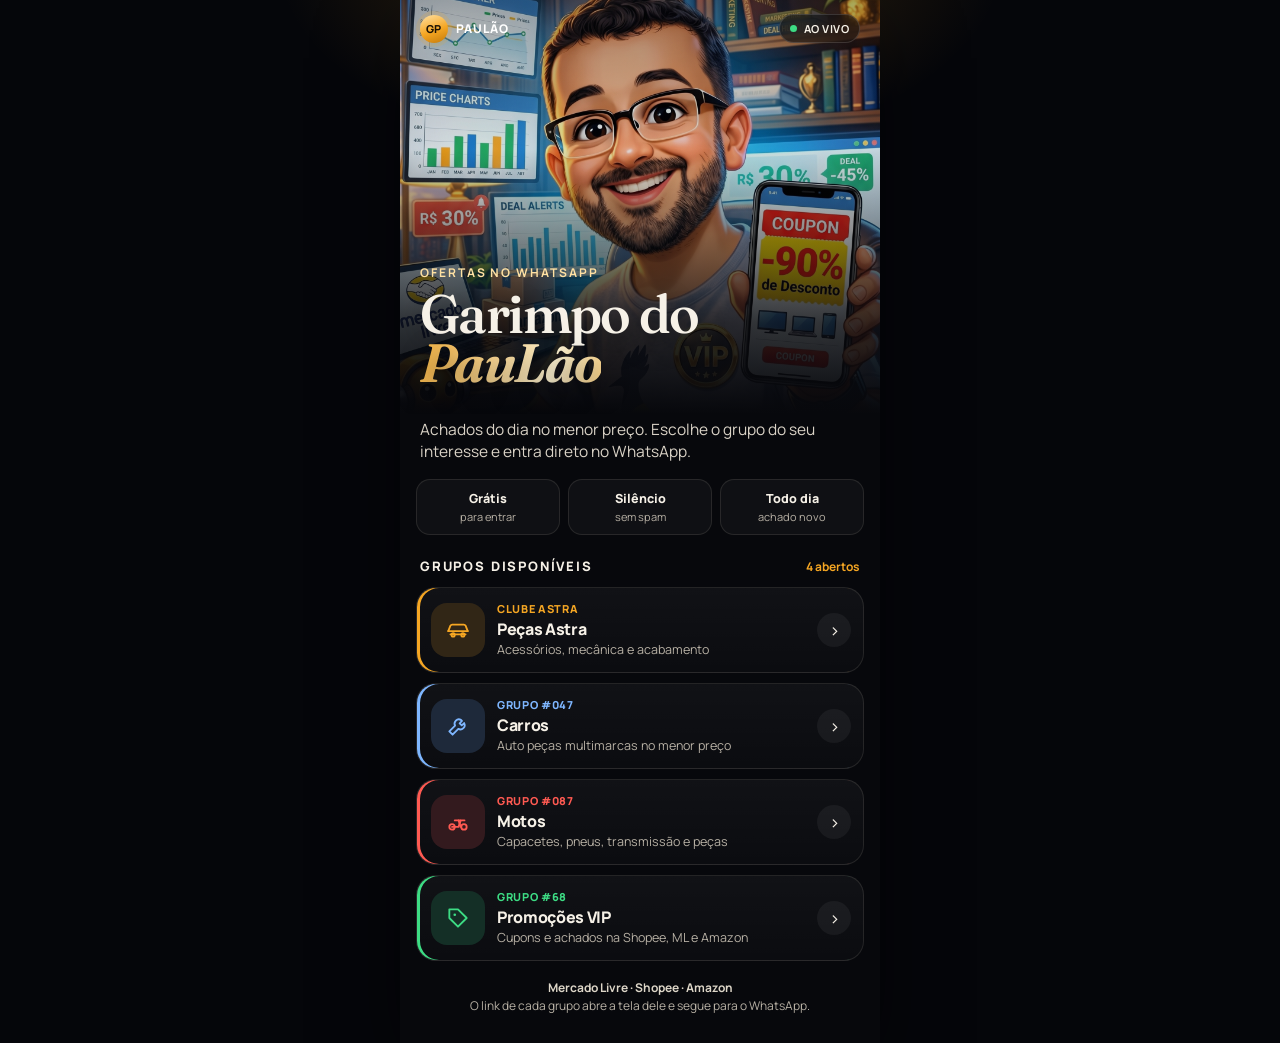
==== index.html @ f6b05603 "novo layout carros, motos e promocoes" ====
<!DOCTYPE html>
<html lang="pt-BR">

<head>
    <meta charset="UTF-8">
    <meta name="viewport" content="width=device-width, initial-scale=1, viewport-fit=cover">
    <meta name="theme-color" content="#07080c">
    <meta name="description"
        content="Garimpo do PauLão. Escolha o grupo do seu interesse e entre no WhatsApp: peças Astra, carros, motos e promoções.">
    <title>Garimpo do PauLão | Grupos no WhatsApp</title>
    <link rel="preconnect" href="https://fonts.googleapis.com">
    <link rel="preconnect" href="https://fonts.gstatic.com" crossorigin>
    <link
        href="https://fonts.googleapis.com/css2?family=Fraunces:ital,opsz,wght@1,9..144,560;1,9..144,650&family=Manrope:wght@500;600;700;800&display=swap"
        rel="stylesheet">
    <style>
        :root {
            --bg: #07080c;
            --ink: #f6f1e7;
            --muted: #b7b0a4;
            --gold: #f5a623;
            --gold-soft: #ffe1a3;
            --line: rgba(255, 244, 220, 0.1);
            --card: #12141b;
            --safe-top: env(safe-area-inset-top, 0px);
            --safe-bottom: env(safe-area-inset-bottom, 0px);
        }

        * {
            box-sizing: border-box;
            margin: 0;
            padding: 0;
        }

        html {
            background: #05060a;
        }

        body {
            min-height: 100dvh;
            color: var(--ink);
            font-family: Manrope, "Segoe UI", sans-serif;
            background:
                radial-gradient(520px 280px at 50% -40px, rgba(245, 166, 35, 0.22), transparent 70%),
                #05060a;
            display: flex;
            justify-content: center;
        }

        .app {
            width: 100%;
            max-width: 480px;
            min-width: 0;
            min-height: 100dvh;
            background:
                radial-gradient(120% 42% at 50% 0%, rgba(245, 166, 35, 0.16), transparent 58%),
                var(--bg);
            position: relative;
            overflow: hidden;
        }

        .hero {
            position: relative;
            min-height: 46dvh;
            display: flex;
            flex-direction: column;
            justify-content: flex-end;
            padding: calc(16px + var(--safe-top)) 20px 26px;
            isolation: isolate;
        }

        .hero-photo {
            position: absolute;
            inset: 0;
            width: 100%;
            height: 100%;
            object-fit: cover;
            object-position: 42% 18%;
            z-index: -2;
            transform: scale(1.04);
            animation: drift 18s ease-in-out infinite alternate;
        }

        .hero::after {
            content: "";
            position: absolute;
            inset: 0;
            z-index: -1;
            background:
                linear-gradient(180deg, rgba(7, 8, 12, 0.35) 0%, rgba(7, 8, 12, 0.12) 36%, rgba(7, 8, 12, 0.82) 78%, var(--bg) 100%);
        }

        .topline {
            position: absolute;
            top: calc(14px + var(--safe-top));
            left: 20px;
            right: 20px;
            display: flex;
            align-items: center;
            justify-content: space-between;
            z-index: 1;
        }

        .mark {
            display: inline-flex;
            align-items: center;
            gap: 8px;
            color: #fff;
            font-size: 12px;
            font-weight: 800;
            letter-spacing: 0.08em;
            text-transform: uppercase;
        }

        .mark i {
            width: 28px;
            height: 28px;
            border-radius: 50%;
            display: grid;
            place-items: center;
            background: linear-gradient(160deg, var(--gold-soft), var(--gold) 55%, #c47a09);
            color: #1a1206;
            font-style: normal;
            font-size: 11px;
            box-shadow: 0 0 0 4px rgba(245, 166, 35, 0.16);
        }

        .live {
            display: inline-flex;
            align-items: center;
            gap: 7px;
            padding: 6px 10px;
            border-radius: 999px;
            background: rgba(7, 8, 12, 0.55);
            border: 1px solid rgba(255, 255, 255, 0.14);
            backdrop-filter: blur(8px);
            font-size: 11px;
            font-weight: 700;
            letter-spacing: 0.04em;
            text-transform: uppercase;
        }

        .live b {
            width: 7px;
            height: 7px;
            border-radius: 50%;
            background: #3ddc84;
            box-shadow: 0 0 0 0 rgba(61, 220, 132, 0.7);
            animation: pulse 1.8s infinite;
        }

        .eyebrow {
            font-size: 12px;
            font-weight: 700;
            letter-spacing: 0.16em;
            text-transform: uppercase;
            color: var(--gold-soft);
            margin-bottom: 8px;
        }

        h1 {
            font-family: Fraunces, Georgia, serif;
            font-weight: 560;
            font-size: clamp(40px, 11vw, 54px);
            line-height: 0.92;
            letter-spacing: -0.03em;
            max-width: 11ch;
            text-shadow: 0 10px 28px rgba(0, 0, 0, 0.45);
        }

        h1 em {
            font-style: italic;
            font-weight: 650;
            background: linear-gradient(105deg, #f6b340 0%, #fff4d2 42%, #f5a623 78%);
            background-size: 180% auto;
            -webkit-background-clip: text;
            background-clip: text;
            color: transparent;
            animation: shine 5.5s linear infinite;
        }

        .sheet {
            position: relative;
            background: var(--bg);
            padding: 4px 16px calc(28px + var(--safe-bottom));
        }

        .lead {
            color: #d9d2c6;
            font-size: 15.5px;
            line-height: 1.45;
            margin: 0 4px 16px;
        }

        .facts {
            display: grid;
            grid-template-columns: repeat(3, minmax(0, 1fr));
            gap: 8px;
            margin-bottom: 22px;
        }

        .fact {
            min-width: 0;
            background: rgba(255, 255, 255, 0.035);
            border: 1px solid var(--line);
            border-radius: 14px;
            padding: 10px 6px;
            text-align: center;
        }

        .fact strong {
            display: block;
            font-size: 12.5px;
            font-weight: 800;
            color: var(--ink);
        }

        .fact span {
            display: block;
            margin-top: 2px;
            font-size: 11px;
            color: var(--muted);
        }

        .section-head {
            display: flex;
            align-items: baseline;
            justify-content: space-between;
            margin: 0 4px 12px;
        }

        .section-head h2 {
            font-size: 13px;
            letter-spacing: 0.14em;
            text-transform: uppercase;
            font-weight: 800;
        }

        .section-head span {
            font-size: 12px;
            color: var(--gold);
            font-weight: 700;
        }

        .groups {
            display: grid;
            gap: 10px;
        }

        .group {
            --accent: var(--gold);
            display: grid;
            grid-template-columns: 54px 1fr auto;
            gap: 12px;
            align-items: center;
            min-height: 86px;
            padding: 12px 12px 12px 14px;
            border-radius: 20px;
            text-decoration: none;
            color: inherit;
            background:
                linear-gradient(180deg, rgba(255, 255, 255, 0.045), rgba(255, 255, 255, 0.02));
            border: 1px solid var(--line);
            box-shadow: inset 3px 0 0 var(--accent);
            transition: transform 0.18s ease, border-color 0.18s ease, background 0.18s ease;
        }

        .group:active {
            transform: scale(0.985);
            background: rgba(255, 255, 255, 0.06);
        }

        .group:focus-visible {
            outline: 2px solid var(--gold);
            outline-offset: 3px;
        }

        .icon {
            width: 54px;
            height: 54px;
            border-radius: 16px;
            display: grid;
            place-items: center;
            background: rgba(245, 166, 35, 0.16);
            background: color-mix(in srgb, var(--accent) 16%, #0c0e14);
            color: var(--accent);
        }

        .icon svg {
            width: 26px;
            height: 26px;
            fill: none;
            stroke: currentColor;
            stroke-width: 1.7;
            stroke-linecap: round;
            stroke-linejoin: round;
        }

        .copy small {
            display: block;
            color: var(--accent);
            font-size: 11px;
            font-weight: 800;
            letter-spacing: 0.06em;
            text-transform: uppercase;
            margin-bottom: 2px;
        }

        .copy strong {
            display: block;
            font-size: 16px;
            font-weight: 800;
            letter-spacing: -0.02em;
        }

        .copy p {
            margin-top: 2px;
            color: var(--muted);
            font-size: 12.5px;
            line-height: 1.35;
        }

        .go {
            width: 34px;
            height: 34px;
            border-radius: 50%;
            display: grid;
            place-items: center;
            background: rgba(255, 255, 255, 0.05);
            color: var(--ink);
            font-size: 18px;
            line-height: 1;
        }

        .note {
            margin-top: 18px;
            text-align: center;
            color: var(--muted);
            font-size: 12px;
            line-height: 1.5;
        }

        .note strong {
            color: #ddd6c8;
            font-weight: 700;
        }

        @keyframes shine {
            to {
                background-position: 180% center;
            }
        }

        @keyframes pulse {
            70% {
                box-shadow: 0 0 0 7px rgba(61, 220, 132, 0);
            }

            100% {
                box-shadow: 0 0 0 0 rgba(61, 220, 132, 0);
            }
        }

        @keyframes drift {
            to {
                transform: scale(1.1) translate3d(0, -8px, 0);
            }
        }

        @media (prefers-reduced-motion: reduce) {
            .hero-photo,
            h1 em,
            .live b {
                animation: none;
            }
        }

        @media (min-width: 720px) {
            .app {
                box-shadow: 0 30px 80px rgba(0, 0, 0, 0.45);
            }
        }
    </style>
</head>

<body>
    <main class="app">
        <header class="hero">
            <img class="hero-photo" src="/promocoes/paulao-vip.jpg" alt="PauLão, o garimpeiro das ofertas">
            <div class="topline">
                <div class="mark"><i>GP</i> PauLão</div>
                <div class="live"><b></b> Ao vivo</div>
            </div>
            <p class="eyebrow">Ofertas no WhatsApp</p>
            <h1>Garimpo do <em>PauLão</em></h1>
        </header>

        <section class="sheet" aria-labelledby="grupos-titulo">
            <p class="lead">Achados do dia no menor preço. Escolhe o grupo do seu interesse e entra direto no WhatsApp.</p>

            <div class="facts">
                <div class="fact">
                    <strong>Grátis</strong>
                    <span>para entrar</span>
                </div>
                <div class="fact">
                    <strong>Silêncio</strong>
                    <span>sem spam</span>
                </div>
                <div class="fact">
                    <strong>Todo dia</strong>
                    <span>achado novo</span>
                </div>
            </div>

            <div class="section-head">
                <h2 id="grupos-titulo">Grupos disponíveis</h2>
                <span>4 abertos</span>
            </div>

            <nav class="groups" aria-label="Grupos do Garimpo do PauLão">
                <a class="group" href="/astra" style="--accent:#f5a623">
                    <span class="icon" aria-hidden="true">
                        <svg viewBox="0 0 24 24">
                            <path d="M3 13l2-5a2 2 0 0 1 2-1h10a2 2 0 0 1 2 1l2 5" />
                            <path d="M5 16h14" />
                            <circle cx="7.5" cy="16.5" r="1.5" />
                            <circle cx="16.5" cy="16.5" r="1.5" />
                            <path d="M3 13h18" />
                        </svg>
                    </span>
                    <span class="copy">
                        <small>Clube Astra</small>
                        <strong>Peças Astra</strong>
                        <p>Acessórios, mecânica e acabamento</p>
                    </span>
                    <span class="go" aria-hidden="true">›</span>
                </a>

                <a class="group" href="/carros" style="--accent:#7eb6ff">
                    <span class="icon" aria-hidden="true">
                        <svg viewBox="0 0 24 24">
                            <path d="M14.7 6.3a4 4 0 0 0-5.4 5.4L4 17l3 3 5.3-5.3a4 4 0 0 0 5.4-5.4l-2.2 2.2-2-2 2.2-2.2z" />
                        </svg>
                    </span>
                    <span class="copy">
                        <small>Grupo #047</small>
                        <strong>Carros</strong>
                        <p>Auto peças multimarcas no menor preço</p>
                    </span>
                    <span class="go" aria-hidden="true">›</span>
                </a>

                <a class="group" href="/motos" style="--accent:#ff5a52">
                    <span class="icon" aria-hidden="true">
                        <svg viewBox="0 0 24 24">
                            <circle cx="6.5" cy="16.5" r="2.5" />
                            <circle cx="17.5" cy="16.5" r="2.5" />
                            <path d="M6.5 16.5h6l2-6h3.5" />
                            <path d="M9 10.5h5.2" />
                            <path d="M14.5 16.5l-2-6" />
                        </svg>
                    </span>
                    <span class="copy">
                        <small>Grupo #087</small>
                        <strong>Motos</strong>
                        <p>Capacetes, pneus, transmissão e peças</p>
                    </span>
                    <span class="go" aria-hidden="true">›</span>
                </a>

                <a class="group" href="/promocoes" style="--accent:#3ddc84">
                    <span class="icon" aria-hidden="true">
                        <svg viewBox="0 0 24 24">
                            <path d="M20 12l-8 8-8-8V4h8l8 8z" />
                            <circle cx="9" cy="9" r="1.2" fill="currentColor" stroke="none" />
                        </svg>
                    </span>
                    <span class="copy">
                        <small>Grupo #68</small>
                        <strong>Promoções VIP</strong>
                        <p>Cupons e achados na Shopee, ML e Amazon</p>
                    </span>
                    <span class="go" aria-hidden="true">›</span>
                </a>
            </nav>

            <p class="note">
                <strong>Mercado Livre · Shopee · Amazon</strong><br>
                O link de cada grupo abre a tela dele e segue para o WhatsApp.
            </p>
        </section>
    </main>
</body>

</html>
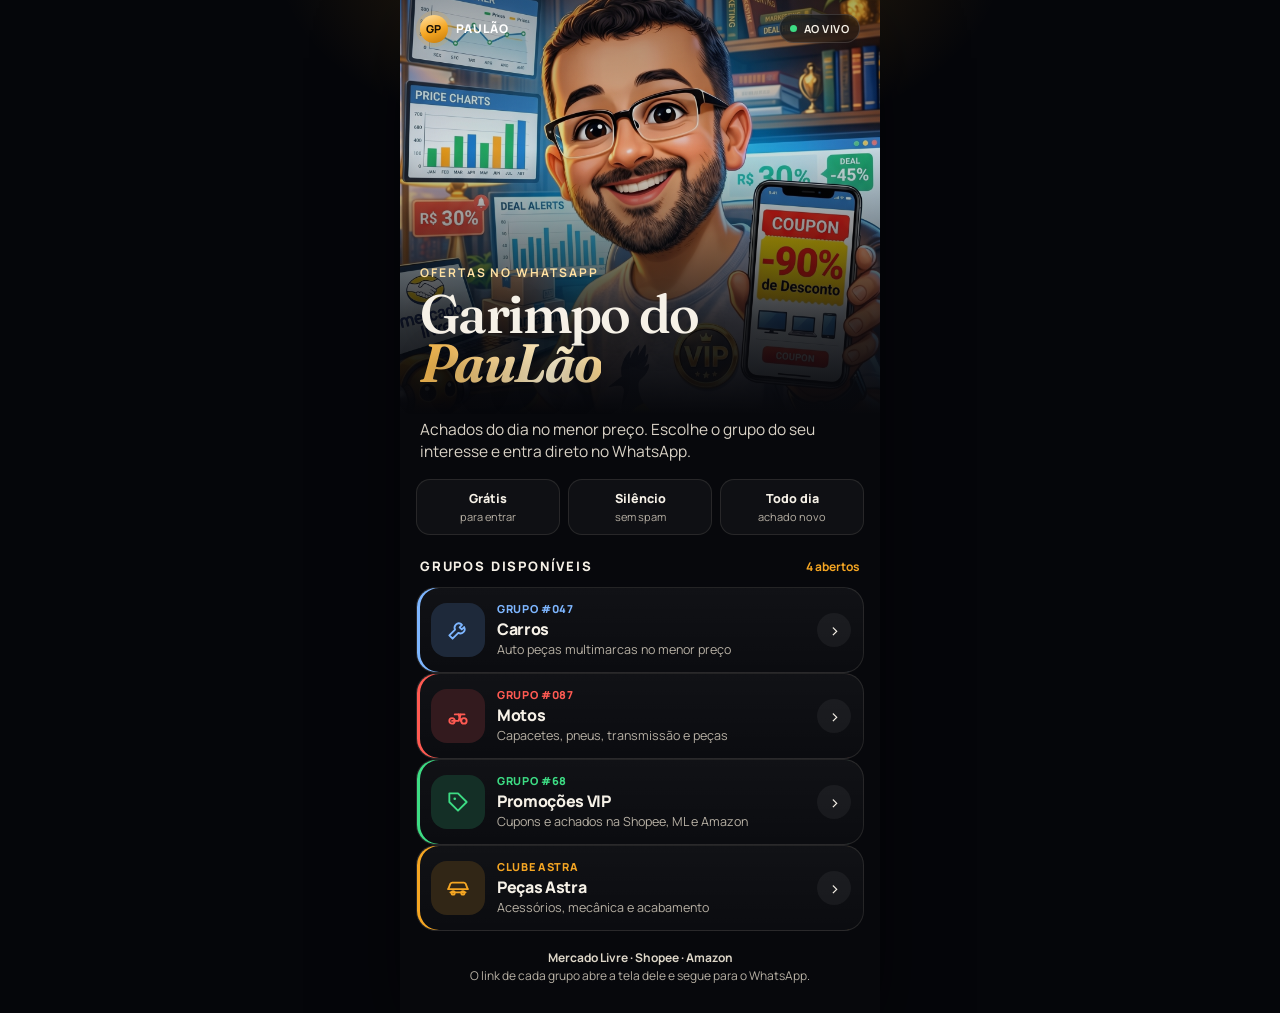
==== commit f780acca: "novo layout carros, motos e promocoes" ====
--- a/index.html
+++ b/index.html
@@ -368,6 +368,7 @@
         }
 
         @media (prefers-reduced-motion: reduce) {
+
             .hero-photo,
             h1 em,
             .live b {
@@ -396,7 +397,8 @@
         </header>
 
         <section class="sheet" aria-labelledby="grupos-titulo">
-            <p class="lead">Achados do dia no menor preço. Escolhe o grupo do seu interesse e entra direto no WhatsApp.</p>
+            <p class="lead">Achados do dia no menor preço. Escolhe o grupo do seu interesse e entra direto no WhatsApp.
+            </p>
 
             <div class="facts">
                 <div class="fact">
@@ -417,6 +419,54 @@
                 <h2 id="grupos-titulo">Grupos disponíveis</h2>
                 <span>4 abertos</span>
             </div>
+
+            <a class="group" href="/carros" style="--accent:#7eb6ff">
+                <span class="icon" aria-hidden="true">
+                    <svg viewBox="0 0 24 24">
+                        <path
+                            d="M14.7 6.3a4 4 0 0 0-5.4 5.4L4 17l3 3 5.3-5.3a4 4 0 0 0 5.4-5.4l-2.2 2.2-2-2 2.2-2.2z" />
+                    </svg>
+                </span>
+                <span class="copy">
+                    <small>Grupo #047</small>
+                    <strong>Carros</strong>
+                    <p>Auto peças multimarcas no menor preço</p>
+                </span>
+                <span class="go" aria-hidden="true">›</span>
+            </a>
+
+            <a class="group" href="/motos" style="--accent:#ff5a52">
+                <span class="icon" aria-hidden="true">
+                    <svg viewBox="0 0 24 24">
+                        <circle cx="6.5" cy="16.5" r="2.5" />
+                        <circle cx="17.5" cy="16.5" r="2.5" />
+                        <path d="M6.5 16.5h6l2-6h3.5" />
+                        <path d="M9 10.5h5.2" />
+                        <path d="M14.5 16.5l-2-6" />
+                    </svg>
+                </span>
+                <span class="copy">
+                    <small>Grupo #087</small>
+                    <strong>Motos</strong>
+                    <p>Capacetes, pneus, transmissão e peças</p>
+                </span>
+                <span class="go" aria-hidden="true">›</span>
+            </a>
+
+            <a class="group" href="/promocoes" style="--accent:#3ddc84">
+                <span class="icon" aria-hidden="true">
+                    <svg viewBox="0 0 24 24">
+                        <path d="M20 12l-8 8-8-8V4h8l8 8z" />
+                        <circle cx="9" cy="9" r="1.2" fill="currentColor" stroke="none" />
+                    </svg>
+                </span>
+                <span class="copy">
+                    <small>Grupo #68</small>
+                    <strong>Promoções VIP</strong>
+                    <p>Cupons e achados na Shopee, ML e Amazon</p>
+                </span>
+                <span class="go" aria-hidden="true">›</span>
+            </a>
 
             <nav class="groups" aria-label="Grupos do Garimpo do PauLão">
                 <a class="group" href="/astra" style="--accent:#f5a623">
@@ -436,53 +486,6 @@
                     </span>
                     <span class="go" aria-hidden="true">›</span>
                 </a>
-
-                <a class="group" href="/carros" style="--accent:#7eb6ff">
-                    <span class="icon" aria-hidden="true">
-                        <svg viewBox="0 0 24 24">
-                            <path d="M14.7 6.3a4 4 0 0 0-5.4 5.4L4 17l3 3 5.3-5.3a4 4 0 0 0 5.4-5.4l-2.2 2.2-2-2 2.2-2.2z" />
-                        </svg>
-                    </span>
-                    <span class="copy">
-                        <small>Grupo #047</small>
-                        <strong>Carros</strong>
-                        <p>Auto peças multimarcas no menor preço</p>
-                    </span>
-                    <span class="go" aria-hidden="true">›</span>
-                </a>
-
-                <a class="group" href="/motos" style="--accent:#ff5a52">
-                    <span class="icon" aria-hidden="true">
-                        <svg viewBox="0 0 24 24">
-                            <circle cx="6.5" cy="16.5" r="2.5" />
-                            <circle cx="17.5" cy="16.5" r="2.5" />
-                            <path d="M6.5 16.5h6l2-6h3.5" />
-                            <path d="M9 10.5h5.2" />
-                            <path d="M14.5 16.5l-2-6" />
-                        </svg>
-                    </span>
-                    <span class="copy">
-                        <small>Grupo #087</small>
-                        <strong>Motos</strong>
-                        <p>Capacetes, pneus, transmissão e peças</p>
-                    </span>
-                    <span class="go" aria-hidden="true">›</span>
-                </a>
-
-                <a class="group" href="/promocoes" style="--accent:#3ddc84">
-                    <span class="icon" aria-hidden="true">
-                        <svg viewBox="0 0 24 24">
-                            <path d="M20 12l-8 8-8-8V4h8l8 8z" />
-                            <circle cx="9" cy="9" r="1.2" fill="currentColor" stroke="none" />
-                        </svg>
-                    </span>
-                    <span class="copy">
-                        <small>Grupo #68</small>
-                        <strong>Promoções VIP</strong>
-                        <p>Cupons e achados na Shopee, ML e Amazon</p>
-                    </span>
-                    <span class="go" aria-hidden="true">›</span>
-                </a>
             </nav>
 
             <p class="note">
@@ -493,4 +496,4 @@
     </main>
 </body>
 
-</html>
+</html>
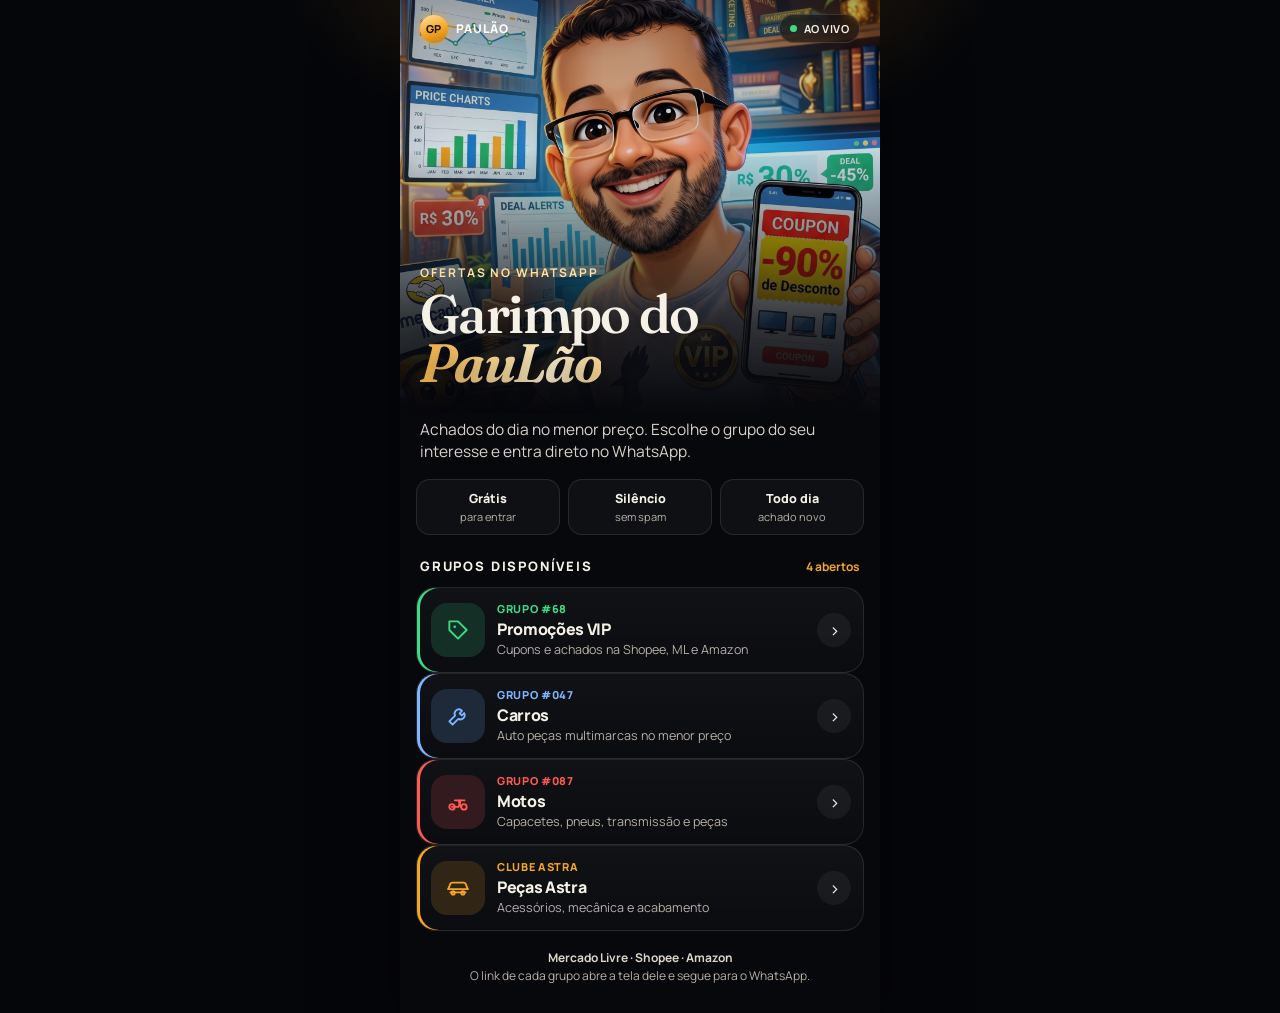
==== commit 2193bd68: "novo layout carros, motos e promocoes" ====
--- a/index.html
+++ b/index.html
@@ -420,6 +420,21 @@
                 <span>4 abertos</span>
             </div>
 
+            <a class="group" href="/promocoes" style="--accent:#3ddc84">
+                <span class="icon" aria-hidden="true">
+                    <svg viewBox="0 0 24 24">
+                        <path d="M20 12l-8 8-8-8V4h8l8 8z" />
+                        <circle cx="9" cy="9" r="1.2" fill="currentColor" stroke="none" />
+                    </svg>
+                </span>
+                <span class="copy">
+                    <small>Grupo #68</small>
+                    <strong>Promoções VIP</strong>
+                    <p>Cupons e achados na Shopee, ML e Amazon</p>
+                </span>
+                <span class="go" aria-hidden="true">›</span>
+            </a>
+
             <a class="group" href="/carros" style="--accent:#7eb6ff">
                 <span class="icon" aria-hidden="true">
                     <svg viewBox="0 0 24 24">
@@ -449,21 +464,6 @@
                     <small>Grupo #087</small>
                     <strong>Motos</strong>
                     <p>Capacetes, pneus, transmissão e peças</p>
-                </span>
-                <span class="go" aria-hidden="true">›</span>
-            </a>
-
-            <a class="group" href="/promocoes" style="--accent:#3ddc84">
-                <span class="icon" aria-hidden="true">
-                    <svg viewBox="0 0 24 24">
-                        <path d="M20 12l-8 8-8-8V4h8l8 8z" />
-                        <circle cx="9" cy="9" r="1.2" fill="currentColor" stroke="none" />
-                    </svg>
-                </span>
-                <span class="copy">
-                    <small>Grupo #68</small>
-                    <strong>Promoções VIP</strong>
-                    <p>Cupons e achados na Shopee, ML e Amazon</p>
                 </span>
                 <span class="go" aria-hidden="true">›</span>
             </a>
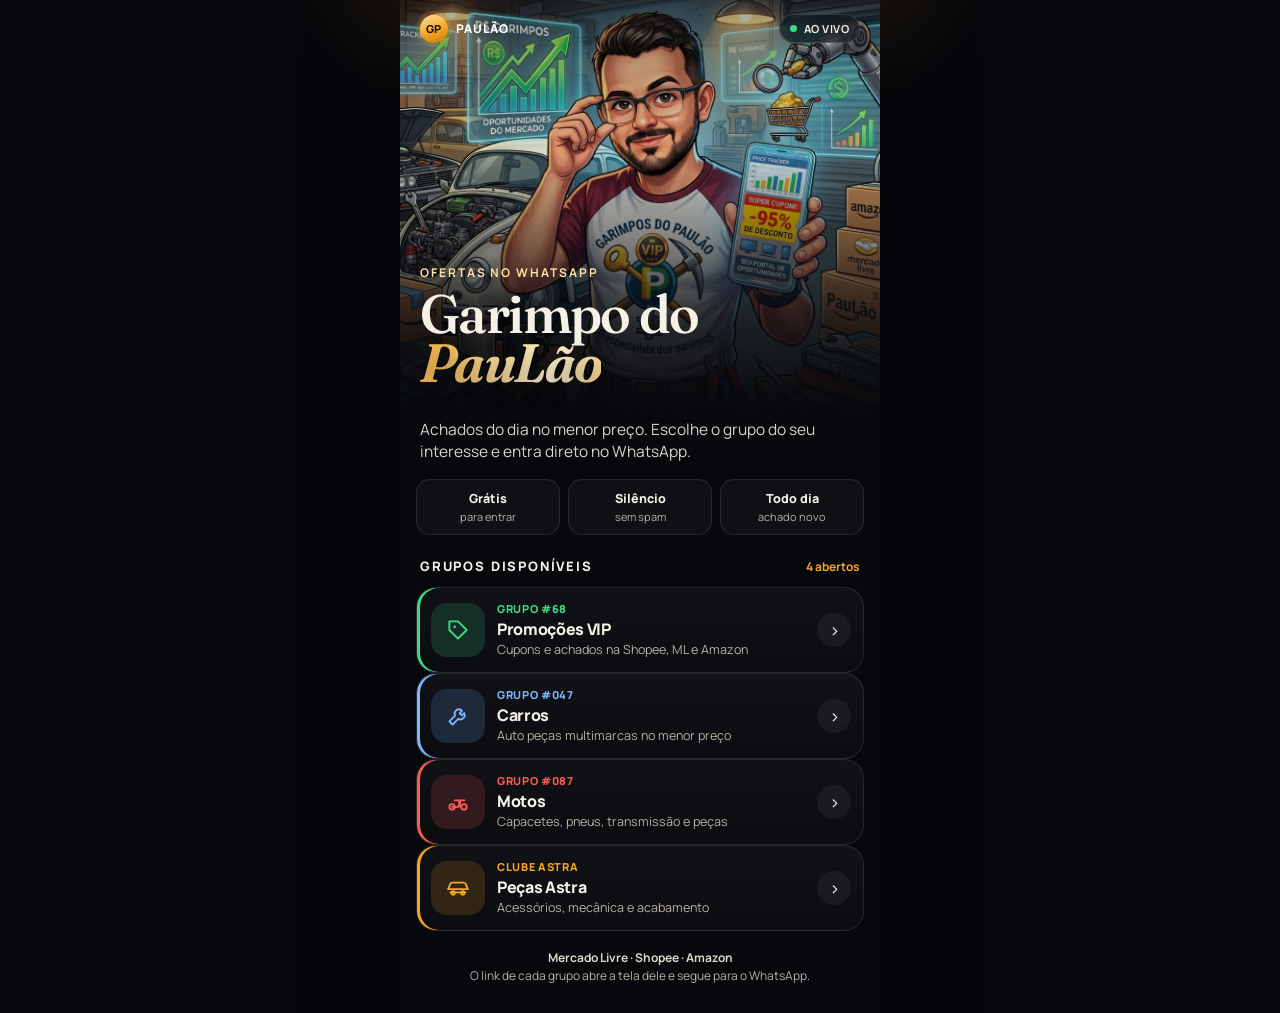
==== commit 8fb0d35f: "novo layout carros, motos e promocoes" ====
--- a/index.html
+++ b/index.html
@@ -75,7 +75,7 @@
             width: 100%;
             height: 100%;
             object-fit: cover;
-            object-position: 42% 18%;
+            object-position: center 18%;
             z-index: -2;
             transform: scale(1.04);
             animation: drift 18s ease-in-out infinite alternate;
@@ -387,7 +387,7 @@
 <body>
     <main class="app">
         <header class="hero">
-            <img class="hero-photo" src="/promocoes/paulao-vip.jpg" alt="PauLão, o garimpeiro das ofertas">
+            <img class="hero-photo" src="/banner.jpg" alt="PauLão, o garimpeiro das ofertas">
             <div class="topline">
                 <div class="mark"><i>GP</i> PauLão</div>
                 <div class="live"><b></b> Ao vivo</div>
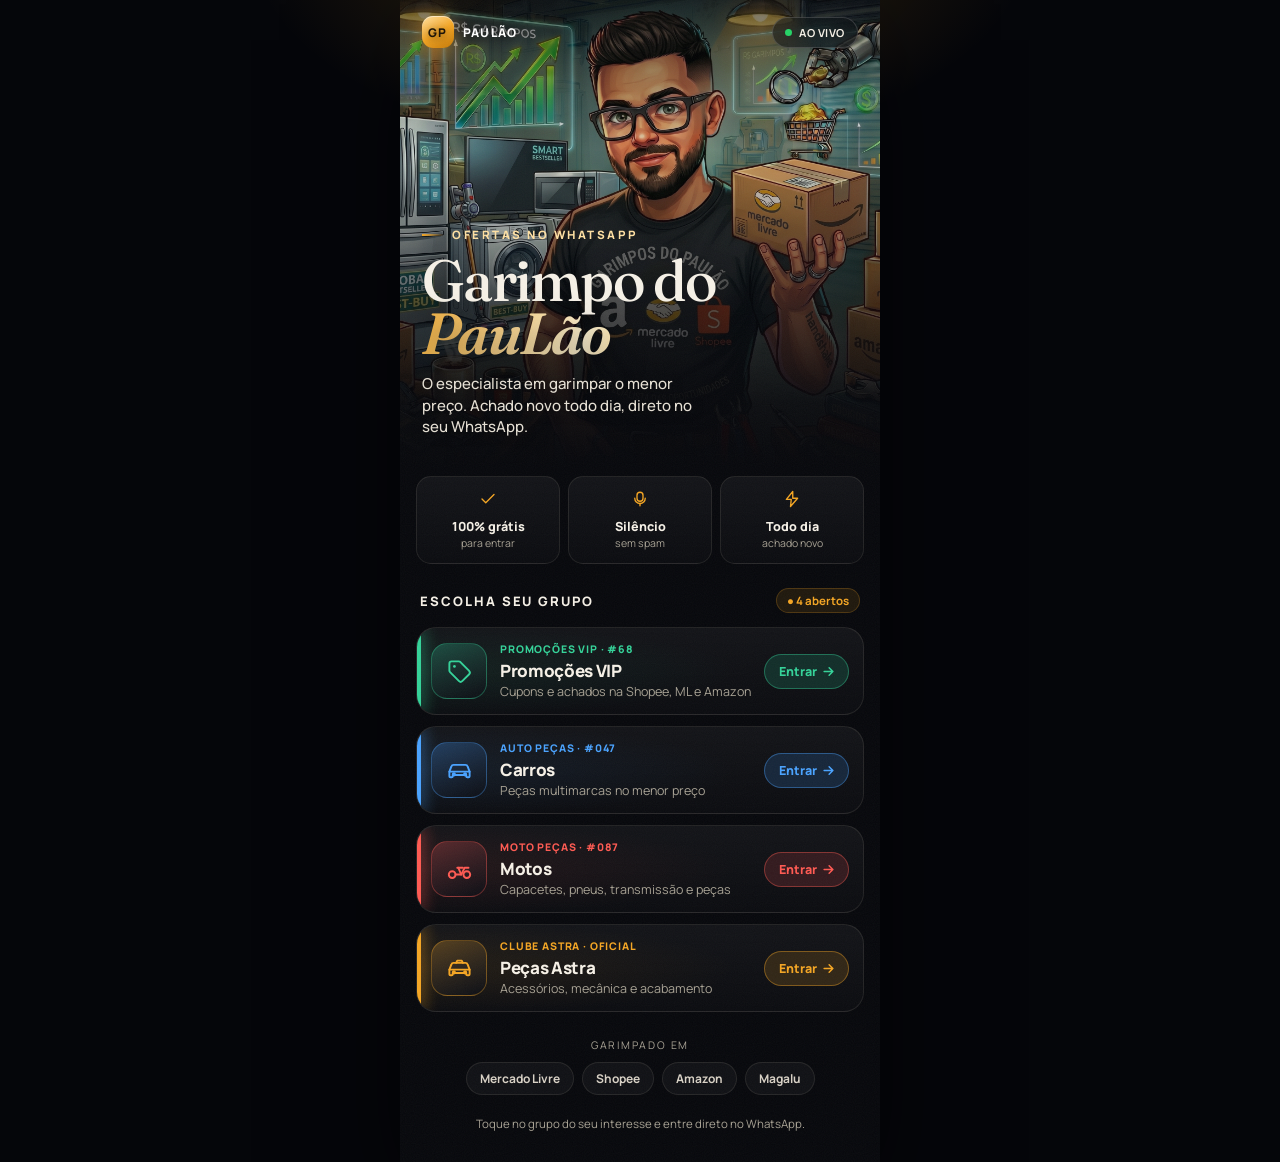
==== commit a70de433: "feat(astra): atualiza layout e banner da pagina astra" ====
--- a/index.html
+++ b/index.html
@@ -6,22 +6,26 @@
     <meta name="viewport" content="width=device-width, initial-scale=1, viewport-fit=cover">
     <meta name="theme-color" content="#07080c">
     <meta name="description"
-        content="Garimpo do PauLão. Escolha o grupo do seu interesse e entre no WhatsApp: peças Astra, carros, motos e promoções.">
+        content="Garimpo do PauLão. Achados do dia no menor preço, direto no WhatsApp. Escolha o grupo do seu interesse: Peças Astra, Carros, Motos e Promoções VIP.">
+    <meta property="og:title" content="Garimpo do PauLão | Achados no menor preço">
+    <meta property="og:description" content="Escolha seu grupo e entre no WhatsApp. Grátis, silencioso e com achado novo todo dia.">
+    <meta property="og:type" content="website">
     <title>Garimpo do PauLão | Grupos no WhatsApp</title>
     <link rel="preconnect" href="https://fonts.googleapis.com">
     <link rel="preconnect" href="https://fonts.gstatic.com" crossorigin>
     <link
-        href="https://fonts.googleapis.com/css2?family=Fraunces:ital,opsz,wght@1,9..144,560;1,9..144,650&family=Manrope:wght@500;600;700;800&display=swap"
+        href="https://fonts.googleapis.com/css2?family=Fraunces:ital,opsz,wght@1,9..144,500;1,9..144,600;1,9..144,700&family=Manrope:wght@500;600;700;800&display=swap"
         rel="stylesheet">
     <style>
         :root {
             --bg: #07080c;
+            --bg-2: #0b0d14;
             --ink: #f6f1e7;
-            --muted: #b7b0a4;
+            --muted: #a8a294;
             --gold: #f5a623;
             --gold-soft: #ffe1a3;
-            --line: rgba(255, 244, 220, 0.1);
-            --card: #12141b;
+            --wpp: #25d366;
+            --line: rgba(255, 244, 220, 0.09);
             --safe-top: env(safe-area-inset-top, 0px);
             --safe-bottom: env(safe-area-inset-bottom, 0px);
         }
@@ -30,10 +34,12 @@
             box-sizing: border-box;
             margin: 0;
             padding: 0;
+            -webkit-tap-highlight-color: transparent;
         }
 
         html {
             background: #05060a;
+            scroll-behavior: smooth;
         }
 
         body {
@@ -41,32 +47,47 @@
             color: var(--ink);
             font-family: Manrope, "Segoe UI", sans-serif;
             background:
-                radial-gradient(520px 280px at 50% -40px, rgba(245, 166, 35, 0.22), transparent 70%),
+                radial-gradient(560px 300px at 50% -60px, rgba(245, 166, 35, 0.2), transparent 70%),
                 #05060a;
             display: flex;
             justify-content: center;
+            -webkit-font-smoothing: antialiased;
         }
 
         .app {
+            position: relative;
             width: 100%;
             max-width: 480px;
             min-width: 0;
             min-height: 100dvh;
             background:
-                radial-gradient(120% 42% at 50% 0%, rgba(245, 166, 35, 0.16), transparent 58%),
-                var(--bg);
-            position: relative;
+                radial-gradient(130% 40% at 50% 0%, rgba(245, 166, 35, 0.14), transparent 60%),
+                linear-gradient(180deg, var(--bg-2), var(--bg) 40%);
             overflow: hidden;
-        }
-
+            isolation: isolate;
+        }
+
+        /* textura sutil */
+        .app::before {
+            content: "";
+            position: absolute;
+            inset: 0;
+            z-index: 5;
+            pointer-events: none;
+            opacity: 0.045;
+            background-image: url("data:image/svg+xml,%3Csvg xmlns='http://www.w3.org/2000/svg' width='120' height='120'%3E%3Cfilter id='n'%3E%3CfeTurbulence type='fractalNoise' baseFrequency='0.9' numOctaves='2'/%3E%3C/filter%3E%3Crect width='100%25' height='100%25' filter='url(%23n)'/%3E%3C/svg%3E");
+        }
+
+        /* ---------- HERO ---------- */
         .hero {
             position: relative;
-            min-height: 46dvh;
+            min-height: 52dvh;
             display: flex;
             flex-direction: column;
             justify-content: flex-end;
-            padding: calc(16px + var(--safe-top)) 20px 26px;
+            padding: calc(18px + var(--safe-top)) 22px 30px;
             isolation: isolate;
+            overflow: hidden;
         }
 
         .hero-photo {
@@ -75,10 +96,10 @@
             width: 100%;
             height: 100%;
             object-fit: cover;
-            object-position: center 18%;
+            object-position: center 15%;
             z-index: -2;
-            transform: scale(1.04);
-            animation: drift 18s ease-in-out infinite alternate;
+            transform: scale(1.05);
+            animation: drift 20s ease-in-out infinite alternate;
         }
 
         .hero::after {
@@ -87,14 +108,14 @@
             inset: 0;
             z-index: -1;
             background:
-                linear-gradient(180deg, rgba(7, 8, 12, 0.35) 0%, rgba(7, 8, 12, 0.12) 36%, rgba(7, 8, 12, 0.82) 78%, var(--bg) 100%);
+                linear-gradient(180deg, rgba(7, 8, 12, 0.55) 0%, rgba(7, 8, 12, 0.1) 32%, rgba(7, 8, 12, 0.6) 62%, rgba(7, 8, 12, 0.94) 86%, var(--bg) 100%);
         }
 
         .topline {
             position: absolute;
-            top: calc(14px + var(--safe-top));
-            left: 20px;
-            right: 20px;
+            top: calc(16px + var(--safe-top));
+            left: 22px;
+            right: 22px;
             display: flex;
             align-items: center;
             justify-content: space-between;
@@ -104,39 +125,42 @@
         .mark {
             display: inline-flex;
             align-items: center;
-            gap: 8px;
+            gap: 9px;
             color: #fff;
             font-size: 12px;
             font-weight: 800;
-            letter-spacing: 0.08em;
+            letter-spacing: 0.1em;
             text-transform: uppercase;
+            text-shadow: 0 2px 10px rgba(0, 0, 0, 0.6);
         }
 
         .mark i {
-            width: 28px;
-            height: 28px;
-            border-radius: 50%;
+            width: 32px;
+            height: 32px;
+            border-radius: 11px;
             display: grid;
             place-items: center;
-            background: linear-gradient(160deg, var(--gold-soft), var(--gold) 55%, #c47a09);
+            background: linear-gradient(150deg, var(--gold-soft), var(--gold) 52%, #c47a09);
             color: #1a1206;
             font-style: normal;
-            font-size: 11px;
-            box-shadow: 0 0 0 4px rgba(245, 166, 35, 0.16);
+            font-size: 12px;
+            font-weight: 800;
+            box-shadow: 0 6px 18px rgba(245, 166, 35, 0.35), inset 0 1px 0 rgba(255, 255, 255, 0.5);
         }
 
         .live {
             display: inline-flex;
             align-items: center;
             gap: 7px;
-            padding: 6px 10px;
+            padding: 7px 12px;
             border-radius: 999px;
-            background: rgba(7, 8, 12, 0.55);
-            border: 1px solid rgba(255, 255, 255, 0.14);
-            backdrop-filter: blur(8px);
+            background: rgba(7, 8, 12, 0.5);
+            border: 1px solid rgba(255, 255, 255, 0.16);
+            backdrop-filter: blur(10px);
+            -webkit-backdrop-filter: blur(10px);
             font-size: 11px;
             font-weight: 700;
-            letter-spacing: 0.04em;
+            letter-spacing: 0.05em;
             text-transform: uppercase;
         }
 
@@ -144,68 +168,98 @@
             width: 7px;
             height: 7px;
             border-radius: 50%;
-            background: #3ddc84;
-            box-shadow: 0 0 0 0 rgba(61, 220, 132, 0.7);
+            background: var(--wpp);
+            box-shadow: 0 0 0 0 rgba(37, 211, 102, 0.7);
             animation: pulse 1.8s infinite;
         }
 
         .eyebrow {
-            font-size: 12px;
-            font-weight: 700;
-            letter-spacing: 0.16em;
+            display: inline-flex;
+            align-items: center;
+            gap: 8px;
+            font-size: 11.5px;
+            font-weight: 800;
+            letter-spacing: 0.22em;
             text-transform: uppercase;
             color: var(--gold-soft);
-            margin-bottom: 8px;
+            margin-bottom: 12px;
+            animation: rise 0.7s 0.05s both;
+        }
+
+        .eyebrow::before {
+            content: "";
+            width: 22px;
+            height: 1.5px;
+            background: linear-gradient(90deg, var(--gold), transparent);
         }
 
         h1 {
             font-family: Fraunces, Georgia, serif;
-            font-weight: 560;
-            font-size: clamp(40px, 11vw, 54px);
-            line-height: 0.92;
+            font-weight: 500;
+            font-size: clamp(42px, 12.5vw, 58px);
+            line-height: 0.9;
             letter-spacing: -0.03em;
             max-width: 11ch;
-            text-shadow: 0 10px 28px rgba(0, 0, 0, 0.45);
+            text-shadow: 0 12px 34px rgba(0, 0, 0, 0.55);
+            animation: rise 0.7s 0.12s both;
         }
 
         h1 em {
             font-style: italic;
-            font-weight: 650;
-            background: linear-gradient(105deg, #f6b340 0%, #fff4d2 42%, #f5a623 78%);
-            background-size: 180% auto;
+            font-weight: 600;
+            background: linear-gradient(105deg, #f6b340 0%, #fff4d2 44%, #f5a623 80%);
+            background-size: 200% auto;
             -webkit-background-clip: text;
             background-clip: text;
             color: transparent;
-            animation: shine 5.5s linear infinite;
-        }
-
+            animation: shine 5s linear infinite;
+        }
+
+        .hero-sub {
+            margin-top: 14px;
+            max-width: 30ch;
+            color: #e7e1d5;
+            font-size: 15px;
+            line-height: 1.45;
+            font-weight: 500;
+            text-shadow: 0 2px 12px rgba(0, 0, 0, 0.6);
+            animation: rise 0.7s 0.18s both;
+        }
+
+        /* ---------- SHEET ---------- */
         .sheet {
             position: relative;
+            z-index: 2;
             background: var(--bg);
-            padding: 4px 16px calc(28px + var(--safe-bottom));
-        }
-
-        .lead {
-            color: #d9d2c6;
-            font-size: 15.5px;
-            line-height: 1.45;
-            margin: 0 4px 16px;
+            padding: 6px 16px calc(30px + var(--safe-bottom));
         }
 
         .facts {
             display: grid;
             grid-template-columns: repeat(3, minmax(0, 1fr));
             gap: 8px;
-            margin-bottom: 22px;
+            margin: 2px 0 24px;
+            animation: rise 0.7s 0.24s both;
         }
 
         .fact {
             min-width: 0;
-            background: rgba(255, 255, 255, 0.035);
+            background: linear-gradient(180deg, rgba(255, 255, 255, 0.05), rgba(255, 255, 255, 0.02));
             border: 1px solid var(--line);
-            border-radius: 14px;
-            padding: 10px 6px;
+            border-radius: 15px;
+            padding: 13px 6px;
             text-align: center;
+        }
+
+        .fact svg {
+            width: 18px;
+            height: 18px;
+            stroke: var(--gold);
+            fill: none;
+            stroke-width: 1.8;
+            stroke-linecap: round;
+            stroke-linejoin: round;
+            margin-bottom: 5px;
         }
 
         .fact strong {
@@ -217,78 +271,109 @@
 
         .fact span {
             display: block;
-            margin-top: 2px;
-            font-size: 11px;
+            margin-top: 1px;
+            font-size: 10.5px;
             color: var(--muted);
         }
 
         .section-head {
             display: flex;
-            align-items: baseline;
+            align-items: center;
             justify-content: space-between;
-            margin: 0 4px 12px;
+            margin: 0 4px 14px;
         }
 
         .section-head h2 {
             font-size: 13px;
-            letter-spacing: 0.14em;
+            letter-spacing: 0.15em;
             text-transform: uppercase;
             font-weight: 800;
         }
 
         .section-head span {
-            font-size: 12px;
+            display: inline-flex;
+            align-items: center;
+            gap: 6px;
+            font-size: 11.5px;
             color: var(--gold);
             font-weight: 700;
+            padding: 4px 10px;
+            border-radius: 999px;
+            background: rgba(245, 166, 35, 0.1);
+            border: 1px solid rgba(245, 166, 35, 0.22);
         }
 
         .groups {
             display: grid;
-            gap: 10px;
+            gap: 11px;
         }
 
         .group {
             --accent: var(--gold);
+            position: relative;
             display: grid;
-            grid-template-columns: 54px 1fr auto;
-            gap: 12px;
-            align-items: center;
-            min-height: 86px;
-            padding: 12px 12px 12px 14px;
+            grid-template-columns: 56px 1fr auto;
+            gap: 13px;
+            align-items: center;
+            min-height: 88px;
+            padding: 13px 14px;
             border-radius: 20px;
             text-decoration: none;
             color: inherit;
-            background:
-                linear-gradient(180deg, rgba(255, 255, 255, 0.045), rgba(255, 255, 255, 0.02));
+            background: linear-gradient(180deg, rgba(255, 255, 255, 0.05), rgba(255, 255, 255, 0.018));
             border: 1px solid var(--line);
-            box-shadow: inset 3px 0 0 var(--accent);
-            transition: transform 0.18s ease, border-color 0.18s ease, background 0.18s ease;
+            overflow: hidden;
+            transition: transform 0.18s ease, border-color 0.18s ease;
+            animation: rise 0.6s both;
+        }
+
+        .group::before {
+            content: "";
+            position: absolute;
+            left: 0;
+            top: 0;
+            bottom: 0;
+            width: 4px;
+            background: var(--accent);
+            box-shadow: 0 0 16px var(--accent);
+        }
+
+        .group::after {
+            content: "";
+            position: absolute;
+            inset: 0;
+            background: radial-gradient(120% 90% at 0% 50%, color-mix(in srgb, var(--accent) 12%, transparent), transparent 60%);
+            opacity: 0.7;
+            pointer-events: none;
         }
 
         .group:active {
-            transform: scale(0.985);
-            background: rgba(255, 255, 255, 0.06);
+            transform: scale(0.98);
+            border-color: color-mix(in srgb, var(--accent) 45%, transparent);
         }
 
         .group:focus-visible {
-            outline: 2px solid var(--gold);
+            outline: 2px solid var(--accent);
             outline-offset: 3px;
         }
 
-        .icon {
-            width: 54px;
-            height: 54px;
+        .thumb {
+            position: relative;
+            z-index: 1;
+            width: 56px;
+            height: 56px;
             border-radius: 16px;
             display: grid;
             place-items: center;
-            background: rgba(245, 166, 35, 0.16);
-            background: color-mix(in srgb, var(--accent) 16%, #0c0e14);
+            background:
+                linear-gradient(160deg, color-mix(in srgb, var(--accent) 30%, #10131b), #0c0e14);
+            border: 1px solid color-mix(in srgb, var(--accent) 35%, transparent);
             color: var(--accent);
         }
 
-        .icon svg {
-            width: 26px;
-            height: 26px;
+        .thumb svg {
+            width: 27px;
+            height: 27px;
             fill: none;
             stroke: currentColor;
             stroke-width: 1.7;
@@ -296,90 +381,141 @@
             stroke-linejoin: round;
         }
 
-        .copy small {
+        .info {
+            position: relative;
+            z-index: 1;
+            min-width: 0;
+        }
+
+        .info .kicker {
             display: block;
             color: var(--accent);
-            font-size: 11px;
-            font-weight: 800;
-            letter-spacing: 0.06em;
+            font-size: 10.5px;
+            font-weight: 800;
+            letter-spacing: 0.08em;
             text-transform: uppercase;
-            margin-bottom: 2px;
-        }
-
-        .copy strong {
+            margin-bottom: 3px;
+        }
+
+        .info .name {
             display: block;
-            font-size: 16px;
+            font-size: 17px;
             font-weight: 800;
             letter-spacing: -0.02em;
         }
 
-        .copy p {
+        .info .desc {
+            display: block;
             margin-top: 2px;
             color: var(--muted);
             font-size: 12.5px;
-            line-height: 1.35;
-        }
-
-        .go {
-            width: 34px;
-            height: 34px;
-            border-radius: 50%;
-            display: grid;
-            place-items: center;
-            background: rgba(255, 255, 255, 0.05);
-            color: var(--ink);
-            font-size: 18px;
-            line-height: 1;
+            line-height: 1.3;
+        }
+
+        .enter {
+            position: relative;
+            z-index: 1;
+            display: inline-flex;
+            align-items: center;
+            gap: 4px;
+            padding: 8px 12px 8px 14px;
+            border-radius: 999px;
+            background: color-mix(in srgb, var(--accent) 16%, #0c0e14);
+            border: 1px solid color-mix(in srgb, var(--accent) 40%, transparent);
+            color: var(--accent);
+            font-size: 12.5px;
+            font-weight: 800;
+            white-space: nowrap;
+        }
+
+        .enter svg {
+            width: 15px;
+            height: 15px;
+            fill: none;
+            stroke: currentColor;
+            stroke-width: 2.4;
+            stroke-linecap: round;
+            stroke-linejoin: round;
+            transition: transform 0.18s ease;
+        }
+
+        .group:active .enter svg {
+            transform: translateX(3px);
+        }
+
+        /* ---------- FOOTER ---------- */
+        .marquee {
+            margin-top: 26px;
+            text-align: center;
+        }
+
+        .marquee .label {
+            font-size: 10.5px;
+            letter-spacing: 0.18em;
+            text-transform: uppercase;
+            color: var(--muted);
+            margin-bottom: 10px;
+        }
+
+        .stores {
+            display: flex;
+            align-items: center;
+            justify-content: center;
+            flex-wrap: wrap;
+            gap: 8px;
+        }
+
+        .stores span {
+            font-size: 12px;
+            font-weight: 700;
+            color: #d9d2c6;
+            padding: 7px 13px;
+            border-radius: 999px;
+            background: rgba(255, 255, 255, 0.04);
+            border: 1px solid var(--line);
         }
 
         .note {
-            margin-top: 18px;
+            margin-top: 20px;
             text-align: center;
             color: var(--muted);
-            font-size: 12px;
+            font-size: 11.5px;
             line-height: 1.5;
         }
 
-        .note strong {
-            color: #ddd6c8;
-            font-weight: 700;
-        }
+        /* ---------- ANIM ---------- */
+        .g1 { animation-delay: 0.28s; }
+        .g2 { animation-delay: 0.34s; }
+        .g3 { animation-delay: 0.40s; }
+        .g4 { animation-delay: 0.46s; }
 
         @keyframes shine {
-            to {
-                background-position: 180% center;
-            }
+            to { background-position: 200% center; }
         }
 
         @keyframes pulse {
-            70% {
-                box-shadow: 0 0 0 7px rgba(61, 220, 132, 0);
-            }
-
-            100% {
-                box-shadow: 0 0 0 0 rgba(61, 220, 132, 0);
-            }
+            70% { box-shadow: 0 0 0 8px rgba(37, 211, 102, 0); }
+            100% { box-shadow: 0 0 0 0 rgba(37, 211, 102, 0); }
         }
 
         @keyframes drift {
-            to {
-                transform: scale(1.1) translate3d(0, -8px, 0);
-            }
+            to { transform: scale(1.12) translate3d(0, -10px, 0); }
+        }
+
+        @keyframes rise {
+            from { opacity: 0; transform: translateY(16px); }
+            to { opacity: 1; transform: translateY(0); }
         }
 
         @media (prefers-reduced-motion: reduce) {
-
-            .hero-photo,
-            h1 em,
-            .live b {
+            .hero-photo, h1 em, .live b,
+            .eyebrow, h1, .hero-sub, .facts, .group {
                 animation: none;
             }
         }
 
         @media (min-width: 720px) {
-            .app {
-                box-shadow: 0 30px 80px rgba(0, 0, 0, 0.45);
-            }
+            .app { box-shadow: 0 40px 100px rgba(0, 0, 0, 0.5); }
         }
     </style>
 </head>
@@ -387,113 +523,118 @@
 <body>
     <main class="app">
         <header class="hero">
-            <img class="hero-photo" src="/banner.jpg" alt="PauLão, o garimpeiro das ofertas">
+            <img class="hero-photo" src="/banner.jpg" alt="PauLão, o especialista dos garimpos">
             <div class="topline">
                 <div class="mark"><i>GP</i> PauLão</div>
                 <div class="live"><b></b> Ao vivo</div>
             </div>
             <p class="eyebrow">Ofertas no WhatsApp</p>
             <h1>Garimpo do <em>PauLão</em></h1>
+            <p class="hero-sub">O especialista em garimpar o menor preço. Achado novo todo dia, direto no seu WhatsApp.</p>
         </header>
 
         <section class="sheet" aria-labelledby="grupos-titulo">
-            <p class="lead">Achados do dia no menor preço. Escolhe o grupo do seu interesse e entra direto no WhatsApp.
-            </p>
-
             <div class="facts">
                 <div class="fact">
-                    <strong>Grátis</strong>
+                    <svg viewBox="0 0 24 24"><path d="M20 6L9 17l-5-5"/></svg>
+                    <strong>100% grátis</strong>
                     <span>para entrar</span>
                 </div>
                 <div class="fact">
+                    <svg viewBox="0 0 24 24"><path d="M12 3a4 4 0 0 0-4 4v4a4 4 0 0 0 8 0V7a4 4 0 0 0-4-4z"/><path d="M19 11a7 7 0 0 1-14 0"/><path d="M12 18v3"/></svg>
                     <strong>Silêncio</strong>
                     <span>sem spam</span>
                 </div>
                 <div class="fact">
+                    <svg viewBox="0 0 24 24"><path d="M13 2L4.5 12.5H11l-1 9.5L19.5 11H13z"/></svg>
                     <strong>Todo dia</strong>
                     <span>achado novo</span>
                 </div>
             </div>
 
             <div class="section-head">
-                <h2 id="grupos-titulo">Grupos disponíveis</h2>
-                <span>4 abertos</span>
+                <h2 id="grupos-titulo">Escolha seu grupo</h2>
+                <span>● 4 abertos</span>
             </div>
 
-            <a class="group" href="/promocoes" style="--accent:#3ddc84">
-                <span class="icon" aria-hidden="true">
-                    <svg viewBox="0 0 24 24">
-                        <path d="M20 12l-8 8-8-8V4h8l8 8z" />
-                        <circle cx="9" cy="9" r="1.2" fill="currentColor" stroke="none" />
-                    </svg>
-                </span>
-                <span class="copy">
-                    <small>Grupo #68</small>
-                    <strong>Promoções VIP</strong>
-                    <p>Cupons e achados na Shopee, ML e Amazon</p>
-                </span>
-                <span class="go" aria-hidden="true">›</span>
-            </a>
-
-            <a class="group" href="/carros" style="--accent:#7eb6ff">
-                <span class="icon" aria-hidden="true">
-                    <svg viewBox="0 0 24 24">
-                        <path
-                            d="M14.7 6.3a4 4 0 0 0-5.4 5.4L4 17l3 3 5.3-5.3a4 4 0 0 0 5.4-5.4l-2.2 2.2-2-2 2.2-2.2z" />
-                    </svg>
-                </span>
-                <span class="copy">
-                    <small>Grupo #047</small>
-                    <strong>Carros</strong>
-                    <p>Auto peças multimarcas no menor preço</p>
-                </span>
-                <span class="go" aria-hidden="true">›</span>
-            </a>
-
-            <a class="group" href="/motos" style="--accent:#ff5a52">
-                <span class="icon" aria-hidden="true">
-                    <svg viewBox="0 0 24 24">
-                        <circle cx="6.5" cy="16.5" r="2.5" />
-                        <circle cx="17.5" cy="16.5" r="2.5" />
-                        <path d="M6.5 16.5h6l2-6h3.5" />
-                        <path d="M9 10.5h5.2" />
-                        <path d="M14.5 16.5l-2-6" />
-                    </svg>
-                </span>
-                <span class="copy">
-                    <small>Grupo #087</small>
-                    <strong>Motos</strong>
-                    <p>Capacetes, pneus, transmissão e peças</p>
-                </span>
-                <span class="go" aria-hidden="true">›</span>
-            </a>
-
             <nav class="groups" aria-label="Grupos do Garimpo do PauLão">
-                <a class="group" href="/astra" style="--accent:#f5a623">
-                    <span class="icon" aria-hidden="true">
+                <a class="group g1" href="/promocoes" style="--accent:#34d399">
+                    <span class="thumb" aria-hidden="true">
                         <svg viewBox="0 0 24 24">
-                            <path d="M3 13l2-5a2 2 0 0 1 2-1h10a2 2 0 0 1 2 1l2 5" />
-                            <path d="M5 16h14" />
-                            <circle cx="7.5" cy="16.5" r="1.5" />
-                            <circle cx="16.5" cy="16.5" r="1.5" />
-                            <path d="M3 13h18" />
+                            <path d="M20.6 11.4l-8-8A2 2 0 0 0 11.2 3H5a2 2 0 0 0-2 2v6.2a2 2 0 0 0 .6 1.4l8 8a2 2 0 0 0 2.8 0l6.2-6.2a2 2 0 0 0 0-2.8z"/>
+                            <circle cx="7.5" cy="7.5" r="1.2" fill="currentColor" stroke="none"/>
                         </svg>
                     </span>
-                    <span class="copy">
-                        <small>Clube Astra</small>
-                        <strong>Peças Astra</strong>
-                        <p>Acessórios, mecânica e acabamento</p>
-                    </span>
-                    <span class="go" aria-hidden="true">›</span>
+                    <span class="info">
+                        <span class="kicker">Promoções VIP · #68</span>
+                        <span class="name">Promoções VIP</span>
+                        <span class="desc">Cupons e achados na Shopee, ML e Amazon</span>
+                    </span>
+                    <span class="enter">Entrar <svg viewBox="0 0 24 24"><path d="M5 12h14M13 6l6 6-6 6"/></svg></span>
+                </a>
+
+                <a class="group g2" href="/carros" style="--accent:#4aa3ff">
+                    <span class="thumb" aria-hidden="true">
+                        <svg viewBox="0 0 24 24">
+                            <path d="M3 13l1.8-4.6A2 2 0 0 1 6.7 7h10.6a2 2 0 0 1 1.9 1.4L21 13"/>
+                            <path d="M3 13h18v4a1 1 0 0 1-1 1h-1a1 1 0 0 1-1-1v-1H6v1a1 1 0 0 1-1 1H4a1 1 0 0 1-1-1z"/>
+                            <circle cx="7" cy="15.5" r="1"/><circle cx="17" cy="15.5" r="1"/>
+                        </svg>
+                    </span>
+                    <span class="info">
+                        <span class="kicker">Auto peças · #047</span>
+                        <span class="name">Carros</span>
+                        <span class="desc">Peças multimarcas no menor preço</span>
+                    </span>
+                    <span class="enter">Entrar <svg viewBox="0 0 24 24"><path d="M5 12h14M13 6l6 6-6 6"/></svg></span>
+                </a>
+
+                <a class="group g3" href="/motos" style="--accent:#ff5a52">
+                    <span class="thumb" aria-hidden="true">
+                        <svg viewBox="0 0 24 24">
+                            <circle cx="5.5" cy="16.5" r="3"/><circle cx="18.5" cy="16.5" r="3"/>
+                            <path d="M8.5 16.5h5l3-6H20"/><path d="M10 10.5h5"/><path d="M13.5 16.5l-2.5-6"/>
+                        </svg>
+                    </span>
+                    <span class="info">
+                        <span class="kicker">Moto peças · #087</span>
+                        <span class="name">Motos</span>
+                        <span class="desc">Capacetes, pneus, transmissão e peças</span>
+                    </span>
+                    <span class="enter">Entrar <svg viewBox="0 0 24 24"><path d="M5 12h14M13 6l6 6-6 6"/></svg></span>
+                </a>
+
+                <a class="group g4" href="/astra" style="--accent:#f5a623">
+                    <span class="thumb" aria-hidden="true">
+                        <svg viewBox="0 0 24 24">
+                            <path d="M3 13l1.8-4.6A2 2 0 0 1 6.7 7h10.6a2 2 0 0 1 1.9 1.4L21 13"/>
+                            <path d="M3 13h18v4a1 1 0 0 1-1 1h-1a1 1 0 0 1-1-1v-1H6v1a1 1 0 0 1-1 1H4a1 1 0 0 1-1-1z"/>
+                            <circle cx="7" cy="15.5" r="1"/><circle cx="17" cy="15.5" r="1"/>
+                            <path d="M9 7l1-2h4l1 2"/>
+                        </svg>
+                    </span>
+                    <span class="info">
+                        <span class="kicker">Clube Astra · Oficial</span>
+                        <span class="name">Peças Astra</span>
+                        <span class="desc">Acessórios, mecânica e acabamento</span>
+                    </span>
+                    <span class="enter">Entrar <svg viewBox="0 0 24 24"><path d="M5 12h14M13 6l6 6-6 6"/></svg></span>
                 </a>
             </nav>
 
-            <p class="note">
-                <strong>Mercado Livre · Shopee · Amazon</strong><br>
-                O link de cada grupo abre a tela dele e segue para o WhatsApp.
-            </p>
+            <div class="marquee">
+                <div class="label">Garimpado em</div>
+                <div class="stores">
+                    <span>Mercado Livre</span>
+                    <span>Shopee</span>
+                    <span>Amazon</span>
+                    <span>Magalu</span>
+                </div>
+            </div>
+
+            <p class="note">Toque no grupo do seu interesse e entre direto no WhatsApp.</p>
         </section>
     </main>
 </body>
 
-</html>+</html>
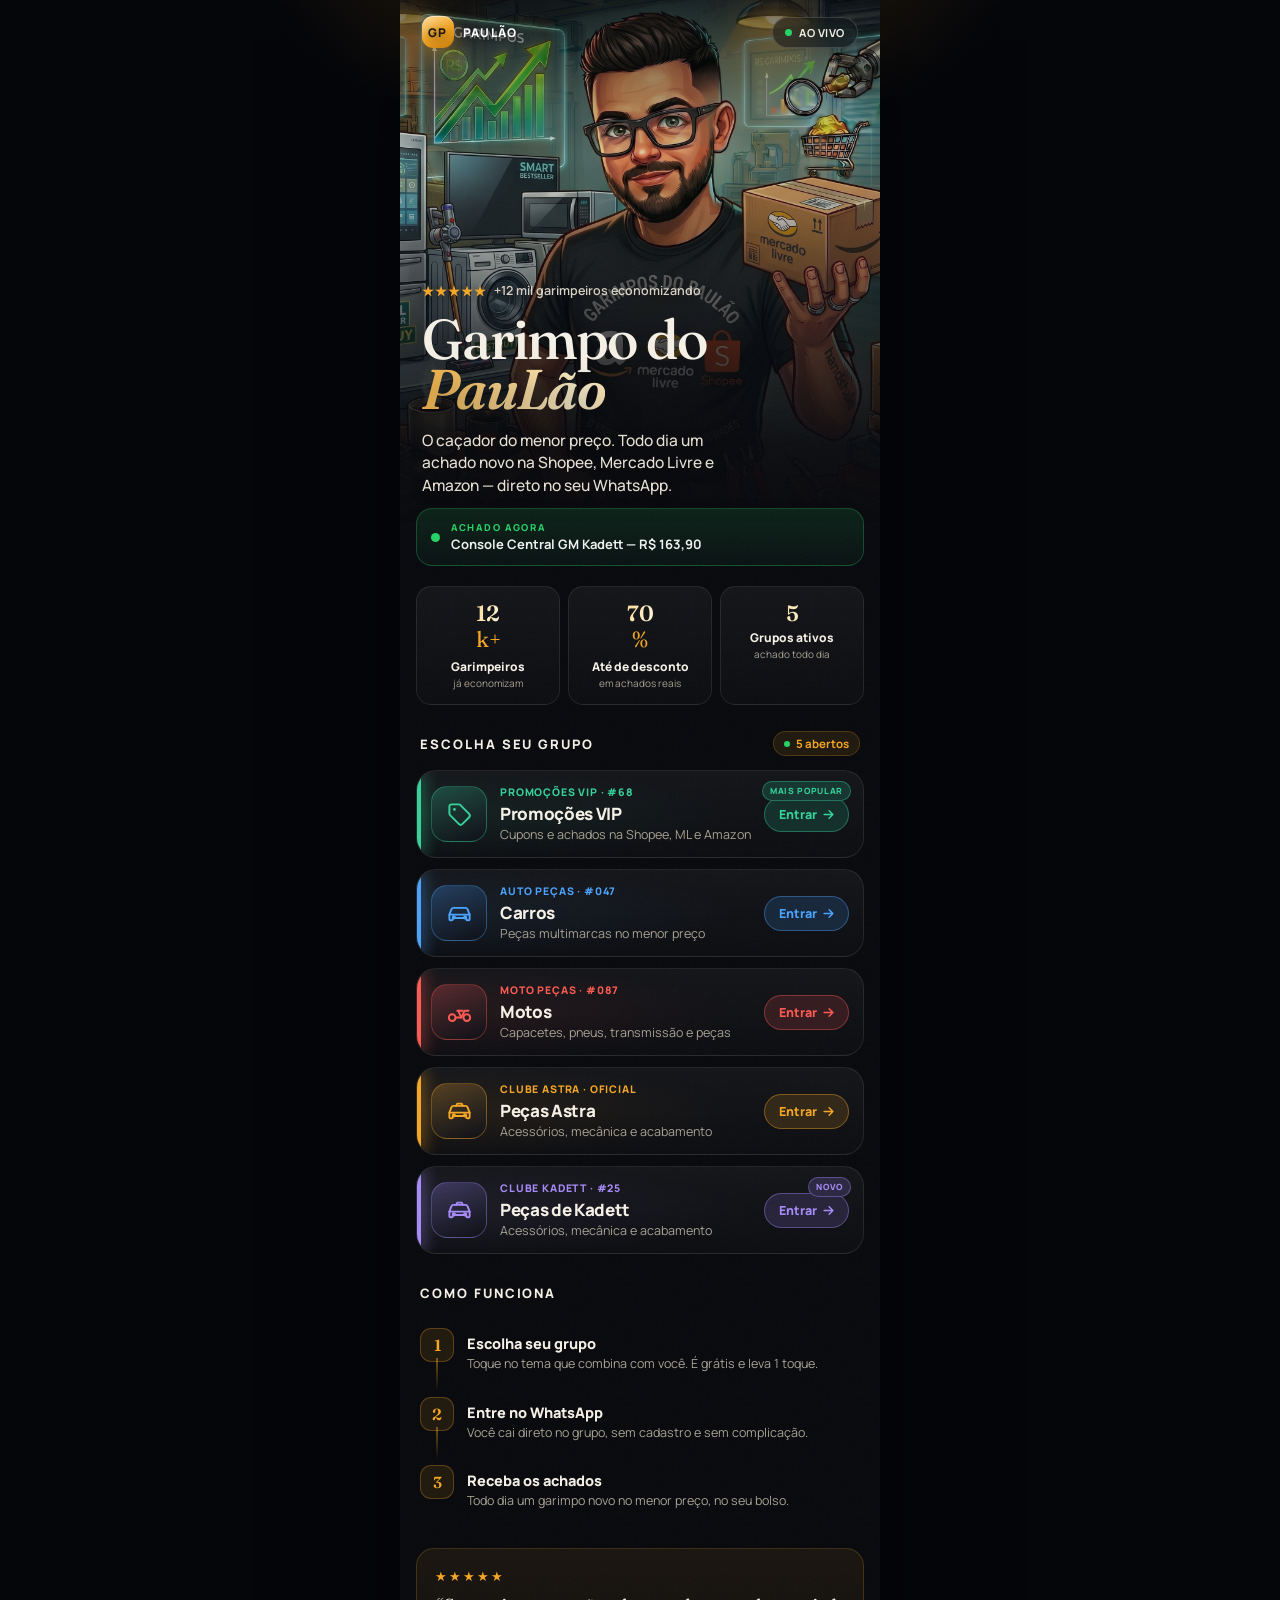
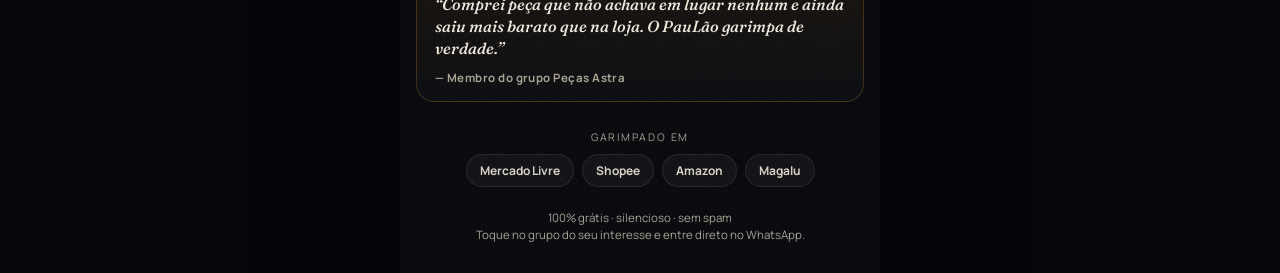
==== commit 7ed9fe60: "Reformula home: recepcao premium com feed ao vivo, prova social, passos e grupo Kadett Co-authored-b" ====
--- a/index.html
+++ b/index.html
@@ -6,9 +6,9 @@
     <meta name="viewport" content="width=device-width, initial-scale=1, viewport-fit=cover">
     <meta name="theme-color" content="#07080c">
     <meta name="description"
-        content="Garimpo do PauLão. Achados do dia no menor preço, direto no WhatsApp. Escolha o grupo do seu interesse: Peças Astra, Carros, Motos e Promoções VIP.">
+        content="Garimpo do PauLão. Achados do dia no menor preço, direto no WhatsApp. Escolha seu grupo: Promoções VIP, Carros, Motos, Peças Astra e Peças de Kadett.">
     <meta property="og:title" content="Garimpo do PauLão | Achados no menor preço">
-    <meta property="og:description" content="Escolha seu grupo e entre no WhatsApp. Grátis, silencioso e com achado novo todo dia.">
+    <meta property="og:description" content="Entre grátis no grupo do seu interesse. Achado novo todo dia, silencioso e sem spam.">
     <meta property="og:type" content="website">
     <title>Garimpo do PauLão | Grupos no WhatsApp</title>
     <link rel="preconnect" href="https://fonts.googleapis.com">
@@ -81,11 +81,11 @@
         /* ---------- HERO ---------- */
         .hero {
             position: relative;
-            min-height: 52dvh;
+            min-height: 58dvh;
             display: flex;
             flex-direction: column;
             justify-content: flex-end;
-            padding: calc(18px + var(--safe-top)) 22px 30px;
+            padding: calc(18px + var(--safe-top)) 22px 26px;
             isolation: isolate;
             overflow: hidden;
         }
@@ -108,7 +108,7 @@
             inset: 0;
             z-index: -1;
             background:
-                linear-gradient(180deg, rgba(7, 8, 12, 0.55) 0%, rgba(7, 8, 12, 0.1) 32%, rgba(7, 8, 12, 0.6) 62%, rgba(7, 8, 12, 0.94) 86%, var(--bg) 100%);
+                linear-gradient(180deg, rgba(7, 8, 12, 0.55) 0%, rgba(7, 8, 12, 0.1) 30%, rgba(7, 8, 12, 0.6) 60%, rgba(7, 8, 12, 0.95) 85%, var(--bg) 100%);
         }
 
         .topline {
@@ -173,35 +173,38 @@
             animation: pulse 1.8s infinite;
         }
 
-        .eyebrow {
+        .stars {
             display: inline-flex;
             align-items: center;
-            gap: 8px;
-            font-size: 11.5px;
-            font-weight: 800;
-            letter-spacing: 0.22em;
-            text-transform: uppercase;
-            color: var(--gold-soft);
-            margin-bottom: 12px;
-            animation: rise 0.7s 0.05s both;
-        }
-
-        .eyebrow::before {
-            content: "";
-            width: 22px;
-            height: 1.5px;
-            background: linear-gradient(90deg, var(--gold), transparent);
+            gap: 7px;
+            margin-bottom: 14px;
+            font-size: 12.5px;
+            font-weight: 700;
+            color: #fff;
+            text-shadow: 0 2px 10px rgba(0, 0, 0, 0.6);
+            animation: rise 0.7s 0.02s both;
+        }
+
+        .stars .s {
+            color: var(--gold);
+            letter-spacing: 1px;
+            font-size: 13px;
+        }
+
+        .stars span {
+            color: #d8d2c6;
+            font-weight: 600;
         }
 
         h1 {
             font-family: Fraunces, Georgia, serif;
             font-weight: 500;
-            font-size: clamp(42px, 12.5vw, 58px);
+            font-size: clamp(40px, 12vw, 56px);
             line-height: 0.9;
             letter-spacing: -0.03em;
-            max-width: 11ch;
+            max-width: 12ch;
             text-shadow: 0 12px 34px rgba(0, 0, 0, 0.55);
-            animation: rise 0.7s 0.12s both;
+            animation: rise 0.7s 0.1s both;
         }
 
         h1 em {
@@ -217,13 +220,66 @@
 
         .hero-sub {
             margin-top: 14px;
-            max-width: 30ch;
+            max-width: 32ch;
             color: #e7e1d5;
-            font-size: 15px;
+            font-size: 15.5px;
             line-height: 1.45;
             font-weight: 500;
             text-shadow: 0 2px 12px rgba(0, 0, 0, 0.6);
-            animation: rise 0.7s 0.18s both;
+            animation: rise 0.7s 0.16s both;
+        }
+
+        /* ---------- LIVE FEED ---------- */
+        .ticker {
+            position: relative;
+            z-index: 2;
+            margin: 0 16px;
+            margin-top: -14px;
+            display: flex;
+            align-items: center;
+            gap: 11px;
+            padding: 12px 14px;
+            border-radius: 16px;
+            background: linear-gradient(180deg, rgba(37, 211, 102, 0.12), rgba(37, 211, 102, 0.04));
+            border: 1px solid rgba(37, 211, 102, 0.28);
+            box-shadow: 0 16px 36px -18px rgba(0, 0, 0, 0.9);
+            animation: rise 0.7s 0.22s both;
+        }
+
+        .ticker .dot {
+            flex: none;
+            width: 9px;
+            height: 9px;
+            border-radius: 50%;
+            background: var(--wpp);
+            box-shadow: 0 0 0 0 rgba(37, 211, 102, 0.7);
+            animation: pulse 1.8s infinite;
+        }
+
+        .ticker .feed {
+            min-width: 0;
+            flex: 1;
+        }
+
+        .ticker .feed .lbl {
+            display: block;
+            font-size: 9.5px;
+            letter-spacing: 0.18em;
+            text-transform: uppercase;
+            color: var(--wpp);
+            font-weight: 800;
+            margin-bottom: 1px;
+        }
+
+        .ticker .feed .msg {
+            display: block;
+            font-size: 13px;
+            font-weight: 700;
+            color: #eef3ee;
+            white-space: nowrap;
+            overflow: hidden;
+            text-overflow: ellipsis;
+            animation: feedIn 0.5s ease;
         }
 
         /* ---------- SHEET ---------- */
@@ -231,15 +287,15 @@
             position: relative;
             z-index: 2;
             background: var(--bg);
-            padding: 6px 16px calc(30px + var(--safe-bottom));
+            padding: 20px 16px calc(30px + var(--safe-bottom));
         }
 
         .facts {
             display: grid;
             grid-template-columns: repeat(3, minmax(0, 1fr));
             gap: 8px;
-            margin: 2px 0 24px;
-            animation: rise 0.7s 0.24s both;
+            margin: 0 0 26px;
+            animation: rise 0.7s 0.28s both;
         }
 
         .fact {
@@ -247,24 +303,25 @@
             background: linear-gradient(180deg, rgba(255, 255, 255, 0.05), rgba(255, 255, 255, 0.02));
             border: 1px solid var(--line);
             border-radius: 15px;
-            padding: 13px 6px;
+            padding: 14px 6px;
             text-align: center;
         }
 
-        .fact svg {
-            width: 18px;
-            height: 18px;
-            stroke: var(--gold);
-            fill: none;
-            stroke-width: 1.8;
-            stroke-linecap: round;
-            stroke-linejoin: round;
-            margin-bottom: 5px;
+        .fact .num {
+            font-family: Fraunces, Georgia, serif;
+            font-size: 22px;
+            font-weight: 600;
+            line-height: 1;
+            background: linear-gradient(105deg, #f6b340, #fff4d2 60%, #f5a623);
+            -webkit-background-clip: text;
+            background-clip: text;
+            color: transparent;
         }
 
         .fact strong {
             display: block;
-            font-size: 12.5px;
+            margin-top: 5px;
+            font-size: 12px;
             font-weight: 800;
             color: var(--ink);
         }
@@ -272,7 +329,7 @@
         .fact span {
             display: block;
             margin-top: 1px;
-            font-size: 10.5px;
+            font-size: 10px;
             color: var(--muted);
         }
 
@@ -290,7 +347,7 @@
             font-weight: 800;
         }
 
-        .section-head span {
+        .section-head .count {
             display: inline-flex;
             align-items: center;
             gap: 6px;
@@ -301,6 +358,14 @@
             border-radius: 999px;
             background: rgba(245, 166, 35, 0.1);
             border: 1px solid rgba(245, 166, 35, 0.22);
+        }
+
+        .section-head .count b {
+            width: 6px;
+            height: 6px;
+            border-radius: 50%;
+            background: var(--wpp);
+            animation: pulse 1.8s infinite;
         }
 
         .groups {
@@ -357,6 +422,22 @@
             outline-offset: 3px;
         }
 
+        .group .badge {
+            position: absolute;
+            top: 10px;
+            right: 12px;
+            z-index: 2;
+            font-size: 8.5px;
+            font-weight: 800;
+            letter-spacing: 0.08em;
+            text-transform: uppercase;
+            padding: 3px 7px;
+            border-radius: 999px;
+            background: color-mix(in srgb, var(--accent) 20%, #0c0e14);
+            border: 1px solid color-mix(in srgb, var(--accent) 40%, transparent);
+            color: var(--accent);
+        }
+
         .thumb {
             position: relative;
             z-index: 1;
@@ -443,9 +524,103 @@
             transform: translateX(3px);
         }
 
+        /* ---------- STEPS ---------- */
+        .steps {
+            margin-top: 30px;
+            animation: rise 0.7s both;
+        }
+
+        .steps .head {
+            font-size: 13px;
+            letter-spacing: 0.15em;
+            text-transform: uppercase;
+            font-weight: 800;
+            margin: 0 4px 14px;
+        }
+
+        .step {
+            display: grid;
+            grid-template-columns: 34px 1fr;
+            gap: 13px;
+            align-items: flex-start;
+            padding: 12px 4px;
+            position: relative;
+        }
+
+        .step:not(:last-child)::after {
+            content: "";
+            position: absolute;
+            left: 20px;
+            top: 42px;
+            bottom: -6px;
+            width: 1.5px;
+            background: linear-gradient(180deg, color-mix(in srgb, var(--gold) 45%, transparent), transparent);
+        }
+
+        .step .n {
+            width: 34px;
+            height: 34px;
+            border-radius: 11px;
+            display: grid;
+            place-items: center;
+            font-family: Fraunces, serif;
+            font-size: 16px;
+            font-weight: 600;
+            color: var(--gold);
+            background: rgba(245, 166, 35, 0.1);
+            border: 1px solid rgba(245, 166, 35, 0.28);
+        }
+
+        .step .t {
+            font-size: 14.5px;
+            font-weight: 800;
+            margin-top: 6px;
+        }
+
+        .step .d {
+            font-size: 12.5px;
+            color: var(--muted);
+            line-height: 1.4;
+            margin-top: 2px;
+        }
+
+        /* ---------- TESTIMONIAL ---------- */
+        .quote {
+            margin-top: 26px;
+            padding: 18px 18px 16px;
+            border-radius: 18px;
+            background: linear-gradient(180deg, rgba(245, 166, 35, 0.08), rgba(255, 255, 255, 0.02));
+            border: 1px solid rgba(245, 166, 35, 0.2);
+            animation: rise 0.7s both;
+        }
+
+        .quote .s {
+            color: var(--gold);
+            letter-spacing: 2px;
+            font-size: 13px;
+            margin-bottom: 8px;
+        }
+
+        .quote p {
+            font-family: Fraunces, Georgia, serif;
+            font-weight: 500;
+            font-style: italic;
+            font-size: 16px;
+            line-height: 1.4;
+            color: #efe9dc;
+        }
+
+        .quote .by {
+            margin-top: 10px;
+            font-size: 11.5px;
+            font-weight: 700;
+            color: var(--muted);
+            letter-spacing: 0.04em;
+        }
+
         /* ---------- FOOTER ---------- */
         .marquee {
-            margin-top: 26px;
+            margin-top: 28px;
             text-align: center;
         }
 
@@ -476,7 +651,7 @@
         }
 
         .note {
-            margin-top: 20px;
+            margin-top: 22px;
             text-align: center;
             color: var(--muted);
             font-size: 11.5px;
@@ -484,10 +659,11 @@
         }
 
         /* ---------- ANIM ---------- */
-        .g1 { animation-delay: 0.28s; }
-        .g2 { animation-delay: 0.34s; }
-        .g3 { animation-delay: 0.40s; }
-        .g4 { animation-delay: 0.46s; }
+        .g1 { animation-delay: 0.30s; }
+        .g2 { animation-delay: 0.36s; }
+        .g3 { animation-delay: 0.42s; }
+        .g4 { animation-delay: 0.48s; }
+        .g5 { animation-delay: 0.54s; }
 
         @keyframes shine {
             to { background-position: 200% center; }
@@ -507,9 +683,14 @@
             to { opacity: 1; transform: translateY(0); }
         }
 
+        @keyframes feedIn {
+            from { opacity: 0; transform: translateY(6px); }
+            to { opacity: 1; transform: translateY(0); }
+        }
+
         @media (prefers-reduced-motion: reduce) {
-            .hero-photo, h1 em, .live b,
-            .eyebrow, h1, .hero-sub, .facts, .group {
+            .hero-photo, h1 em, .live b, .ticker .dot,
+            .stars, h1, .hero-sub, .facts, .group, .ticker {
                 animation: none;
             }
         }
@@ -528,37 +709,49 @@
                 <div class="mark"><i>GP</i> PauLão</div>
                 <div class="live"><b></b> Ao vivo</div>
             </div>
-            <p class="eyebrow">Ofertas no WhatsApp</p>
+            <div class="stars">
+                <span class="s">★★★★★</span>
+                <span>+12 mil garimpeiros economizando</span>
+            </div>
             <h1>Garimpo do <em>PauLão</em></h1>
-            <p class="hero-sub">O especialista em garimpar o menor preço. Achado novo todo dia, direto no seu WhatsApp.</p>
+            <p class="hero-sub">O caçador do menor preço. Todo dia um achado novo na Shopee, Mercado Livre e Amazon &mdash; direto no seu WhatsApp.</p>
         </header>
+
+        <div class="ticker" aria-hidden="true">
+            <span class="dot"></span>
+            <span class="feed">
+                <span class="lbl">Achado agora</span>
+                <span class="msg" id="feedMsg">Console Central GM Kadett &mdash; R$ 163,90</span>
+            </span>
+        </div>
 
         <section class="sheet" aria-labelledby="grupos-titulo">
             <div class="facts">
                 <div class="fact">
-                    <svg viewBox="0 0 24 24"><path d="M20 6L9 17l-5-5"/></svg>
-                    <strong>100% grátis</strong>
-                    <span>para entrar</span>
+                    <span class="num" data-count="12">0</span><span style="font-family:Fraunces,serif;font-size:22px;color:var(--gold)">k+</span>
+                    <strong>Garimpeiros</strong>
+                    <span>já economizam</span>
                 </div>
                 <div class="fact">
-                    <svg viewBox="0 0 24 24"><path d="M12 3a4 4 0 0 0-4 4v4a4 4 0 0 0 8 0V7a4 4 0 0 0-4-4z"/><path d="M19 11a7 7 0 0 1-14 0"/><path d="M12 18v3"/></svg>
-                    <strong>Silêncio</strong>
-                    <span>sem spam</span>
+                    <span class="num" data-count="70">0</span><span style="font-family:Fraunces,serif;font-size:22px;color:var(--gold)">%</span>
+                    <strong>Até de desconto</strong>
+                    <span>em achados reais</span>
                 </div>
                 <div class="fact">
-                    <svg viewBox="0 0 24 24"><path d="M13 2L4.5 12.5H11l-1 9.5L19.5 11H13z"/></svg>
-                    <strong>Todo dia</strong>
-                    <span>achado novo</span>
+                    <span class="num" data-count="5">0</span>
+                    <strong>Grupos ativos</strong>
+                    <span>achado todo dia</span>
                 </div>
             </div>
 
             <div class="section-head">
                 <h2 id="grupos-titulo">Escolha seu grupo</h2>
-                <span>● 4 abertos</span>
+                <span class="count"><b></b> 5 abertos</span>
             </div>
 
             <nav class="groups" aria-label="Grupos do Garimpo do PauLão">
                 <a class="group g1" href="/promocoes" style="--accent:#34d399">
+                    <span class="badge">Mais popular</span>
                     <span class="thumb" aria-hidden="true">
                         <svg viewBox="0 0 24 24">
                             <path d="M20.6 11.4l-8-8A2 2 0 0 0 11.2 3H5a2 2 0 0 0-2 2v6.2a2 2 0 0 0 .6 1.4l8 8a2 2 0 0 0 2.8 0l6.2-6.2a2 2 0 0 0 0-2.8z"/>
@@ -620,7 +813,56 @@
                     </span>
                     <span class="enter">Entrar <svg viewBox="0 0 24 24"><path d="M5 12h14M13 6l6 6-6 6"/></svg></span>
                 </a>
+
+                <a class="group g5" href="/kadett" style="--accent:#a78bfa">
+                    <span class="badge">Novo</span>
+                    <span class="thumb" aria-hidden="true">
+                        <svg viewBox="0 0 24 24">
+                            <path d="M3 13l1.8-4.6A2 2 0 0 1 6.7 7h10.6a2 2 0 0 1 1.9 1.4L21 13"/>
+                            <path d="M3 13h18v4a1 1 0 0 1-1 1h-1a1 1 0 0 1-1-1v-1H6v1a1 1 0 0 1-1 1H4a1 1 0 0 1-1-1z"/>
+                            <circle cx="7" cy="15.5" r="1"/><circle cx="17" cy="15.5" r="1"/>
+                            <path d="M9 7l1-2h4l1 2"/>
+                        </svg>
+                    </span>
+                    <span class="info">
+                        <span class="kicker">Clube Kadett · #25</span>
+                        <span class="name">Peças de Kadett</span>
+                        <span class="desc">Acessórios, mecânica e acabamento</span>
+                    </span>
+                    <span class="enter">Entrar <svg viewBox="0 0 24 24"><path d="M5 12h14M13 6l6 6-6 6"/></svg></span>
+                </a>
             </nav>
+
+            <div class="steps">
+                <div class="head">Como funciona</div>
+                <div class="step">
+                    <span class="n">1</span>
+                    <div>
+                        <div class="t">Escolha seu grupo</div>
+                        <div class="d">Toque no tema que combina com você. É grátis e leva 1 toque.</div>
+                    </div>
+                </div>
+                <div class="step">
+                    <span class="n">2</span>
+                    <div>
+                        <div class="t">Entre no WhatsApp</div>
+                        <div class="d">Você cai direto no grupo, sem cadastro e sem complicação.</div>
+                    </div>
+                </div>
+                <div class="step">
+                    <span class="n">3</span>
+                    <div>
+                        <div class="t">Receba os achados</div>
+                        <div class="d">Todo dia um garimpo novo no menor preço, no seu bolso.</div>
+                    </div>
+                </div>
+            </div>
+
+            <div class="quote">
+                <div class="s">★★★★★</div>
+                <p>“Comprei peça que não achava em lugar nenhum e ainda saiu mais barato que na loja. O PauLão garimpa de verdade.”</p>
+                <div class="by">— Membro do grupo Peças Astra</div>
+            </div>
 
             <div class="marquee">
                 <div class="label">Garimpado em</div>
@@ -632,9 +874,58 @@
                 </div>
             </div>
 
-            <p class="note">Toque no grupo do seu interesse e entre direto no WhatsApp.</p>
+            <p class="note">100% grátis · silencioso · sem spam<br>Toque no grupo do seu interesse e entre direto no WhatsApp.</p>
         </section>
     </main>
+
+    <script>
+        // Feed de achados ao vivo (gera FOMO)
+        const achados = [
+            "Console Central GM Kadett — R$ 163,90",
+            "Relógio Crono GM Monza/Kadett — R$ 235,00",
+            "Kit Buchas Suspensão Astra — 48% OFF",
+            "Capacete Fechado c/ Viseira — R$ 149,90",
+            "Jogo de Calotas Aro 14 — R$ 89,90",
+            "Pastilha de Freio Cerâmica — 55% OFF",
+            "Farol Milha Universal LED — R$ 64,90",
+            "Kit Som Automotivo 4 Alto-falantes — R$ 199,00"
+        ];
+        const feedMsg = document.getElementById("feedMsg");
+        let fi = 0;
+        setInterval(() => {
+            fi = (fi + 1) % achados.length;
+            if (!feedMsg) return;
+            feedMsg.style.animation = "none";
+            void feedMsg.offsetWidth;
+            feedMsg.style.animation = "feedIn 0.5s ease";
+            feedMsg.textContent = achados[fi];
+        }, 2800);
+
+        // Contadores animados quando aparecem na tela
+        const counters = document.querySelectorAll(".num[data-count]");
+        const animate = (el) => {
+            const target = +el.dataset.count;
+            const dur = 1100;
+            const start = performance.now();
+            const tick = (now) => {
+                const p = Math.min((now - start) / dur, 1);
+                const eased = 1 - Math.pow(1 - p, 3);
+                el.textContent = Math.round(target * eased);
+                if (p < 1) requestAnimationFrame(tick);
+            };
+            requestAnimationFrame(tick);
+        };
+        if ("IntersectionObserver" in window) {
+            const io = new IntersectionObserver((entries) => {
+                entries.forEach((e) => {
+                    if (e.isIntersecting) { animate(e.target); io.unobserve(e.target); }
+                });
+            }, { threshold: 0.6 });
+            counters.forEach((c) => io.observe(c));
+        } else {
+            counters.forEach(animate);
+        }
+    </script>
 </body>
 
 </html>
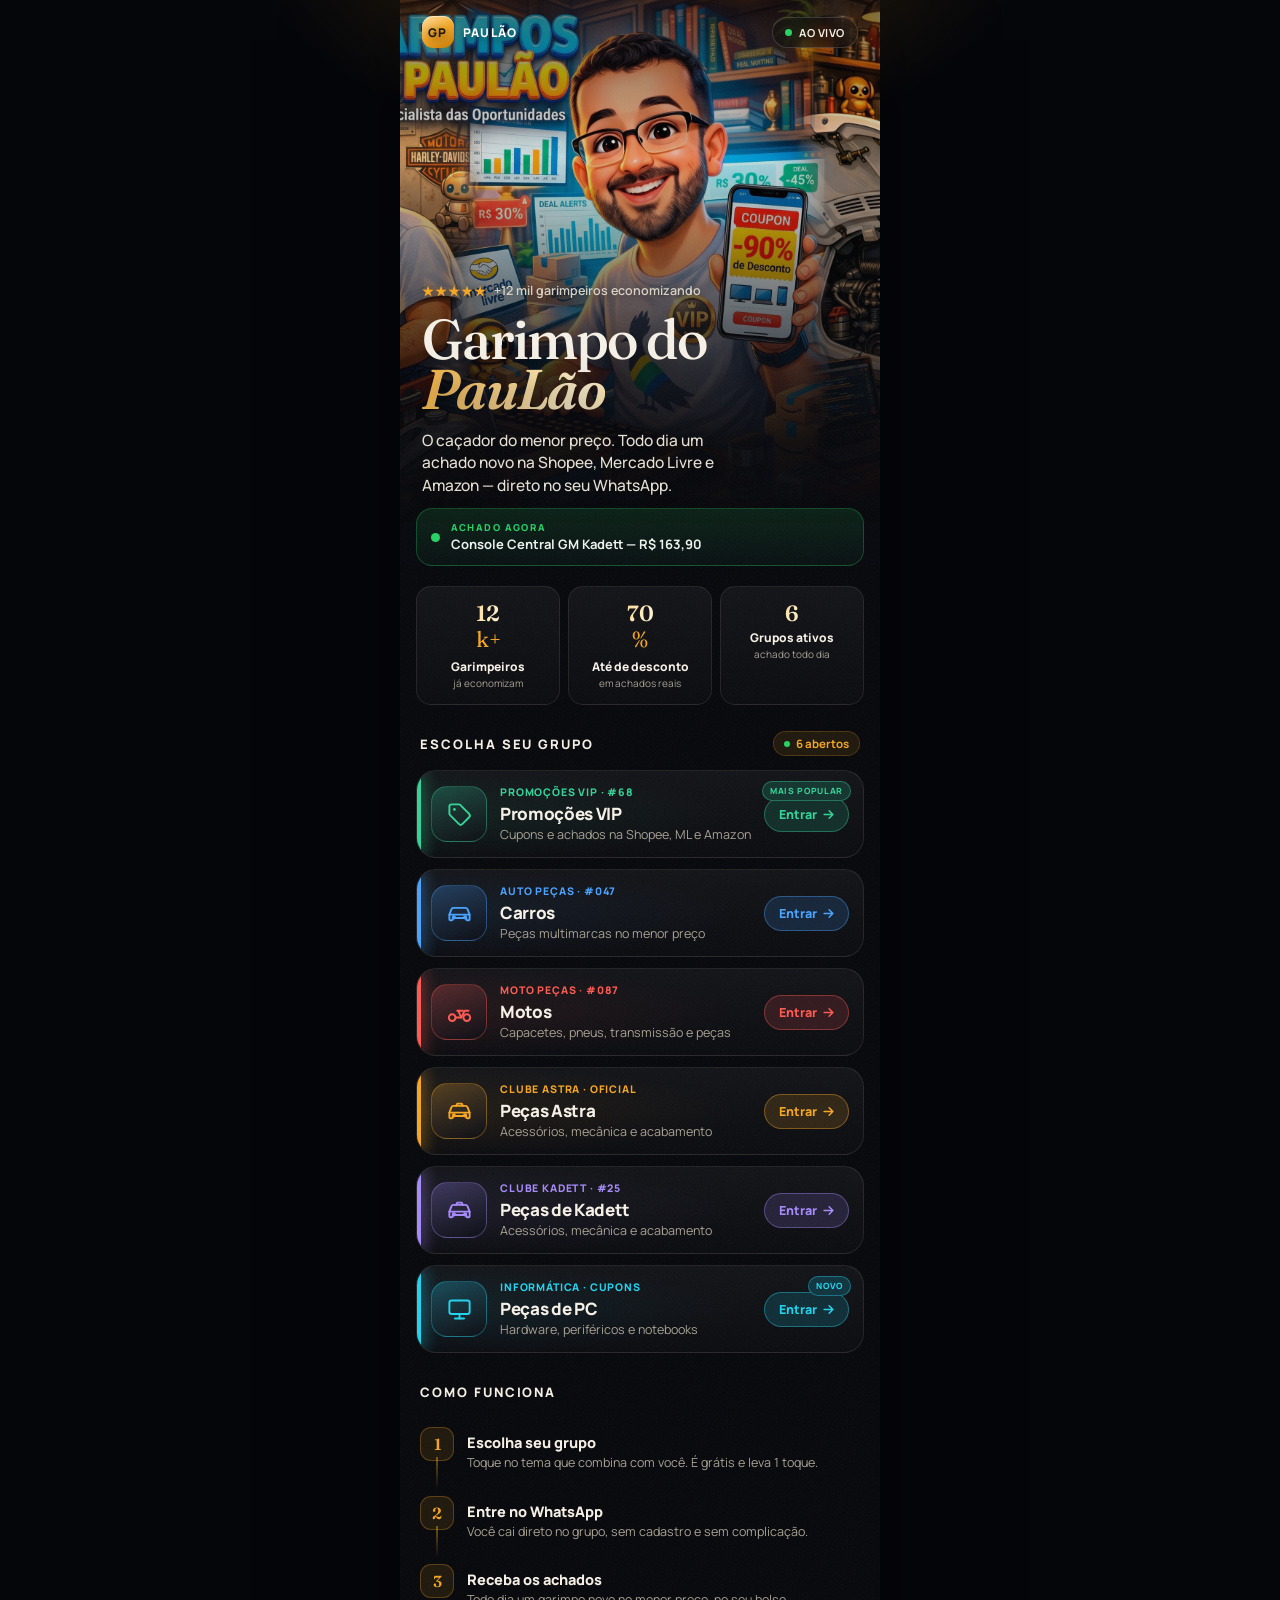
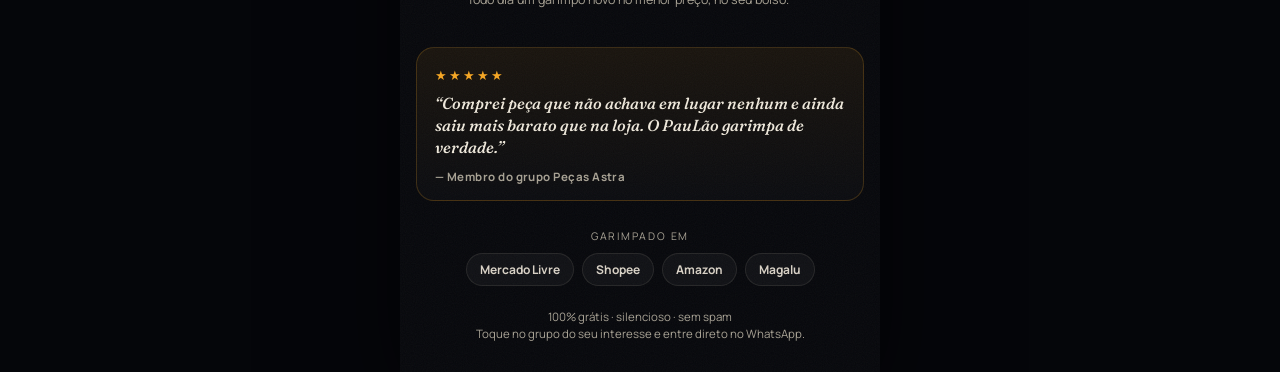
==== commit f73f073a: "implementação do grupo pc em geral" ====
--- a/index.html
+++ b/index.html
@@ -6,7 +6,7 @@
     <meta name="viewport" content="width=device-width, initial-scale=1, viewport-fit=cover">
     <meta name="theme-color" content="#07080c">
     <meta name="description"
-        content="Garimpo do PauLão. Achados do dia no menor preço, direto no WhatsApp. Escolha seu grupo: Promoções VIP, Carros, Motos, Peças Astra e Peças de Kadett.">
+        content="Garimpo do PauLão. Achados do dia no menor preço, direto no WhatsApp. Escolha seu grupo: Promoções VIP, Carros, Motos, Peças Astra, Peças de Kadett e Peças de PC.">
     <meta property="og:title" content="Garimpo do PauLão | Achados no menor preço">
     <meta property="og:description" content="Entre grátis no grupo do seu interesse. Achado novo todo dia, silencioso e sem spam.">
     <meta property="og:type" content="website">
@@ -664,6 +664,7 @@
         .g3 { animation-delay: 0.42s; }
         .g4 { animation-delay: 0.48s; }
         .g5 { animation-delay: 0.54s; }
+        .g6 { animation-delay: 0.60s; }
 
         @keyframes shine {
             to { background-position: 200% center; }
@@ -738,7 +739,7 @@
                     <span>em achados reais</span>
                 </div>
                 <div class="fact">
-                    <span class="num" data-count="5">0</span>
+                    <span class="num" data-count="6">0</span>
                     <strong>Grupos ativos</strong>
                     <span>achado todo dia</span>
                 </div>
@@ -746,7 +747,7 @@
 
             <div class="section-head">
                 <h2 id="grupos-titulo">Escolha seu grupo</h2>
-                <span class="count"><b></b> 5 abertos</span>
+                <span class="count"><b></b> 6 abertos</span>
             </div>
 
             <nav class="groups" aria-label="Grupos do Garimpo do PauLão">
@@ -815,7 +816,6 @@
                 </a>
 
                 <a class="group g5" href="/kadett" style="--accent:#a78bfa">
-                    <span class="badge">Novo</span>
                     <span class="thumb" aria-hidden="true">
                         <svg viewBox="0 0 24 24">
                             <path d="M3 13l1.8-4.6A2 2 0 0 1 6.7 7h10.6a2 2 0 0 1 1.9 1.4L21 13"/>
@@ -828,6 +828,22 @@
                         <span class="kicker">Clube Kadett · #25</span>
                         <span class="name">Peças de Kadett</span>
                         <span class="desc">Acessórios, mecânica e acabamento</span>
+                    </span>
+                    <span class="enter">Entrar <svg viewBox="0 0 24 24"><path d="M5 12h14M13 6l6 6-6 6"/></svg></span>
+                </a>
+
+                <a class="group g6" href="/pc" style="--accent:#22d3ee">
+                    <span class="badge">Novo</span>
+                    <span class="thumb" aria-hidden="true">
+                        <svg viewBox="0 0 24 24">
+                            <rect x="3" y="4" width="18" height="12" rx="2"/>
+                            <path d="M8 20h8"/><path d="M12 16v4"/>
+                        </svg>
+                    </span>
+                    <span class="info">
+                        <span class="kicker">Informática · Cupons</span>
+                        <span class="name">Peças de PC</span>
+                        <span class="desc">Hardware, periféricos e notebooks</span>
                     </span>
                     <span class="enter">Entrar <svg viewBox="0 0 24 24"><path d="M5 12h14M13 6l6 6-6 6"/></svg></span>
                 </a>
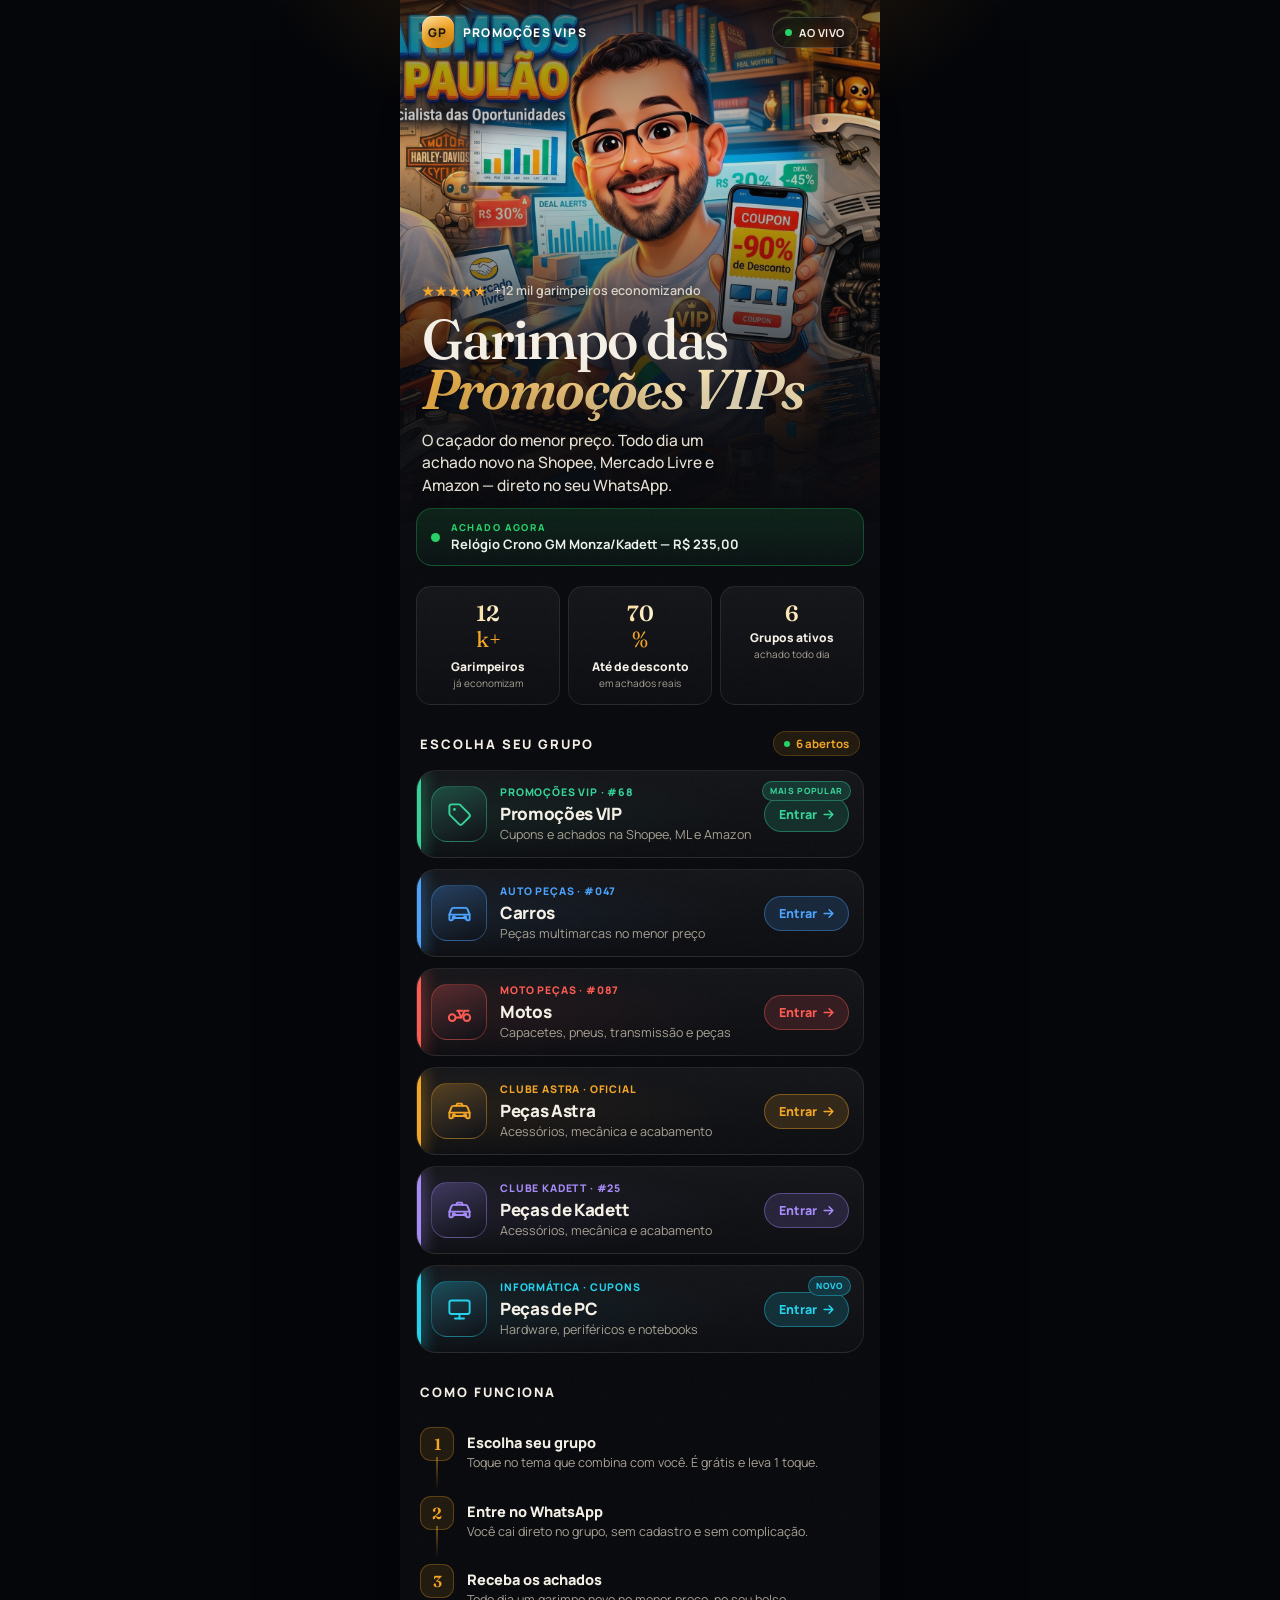
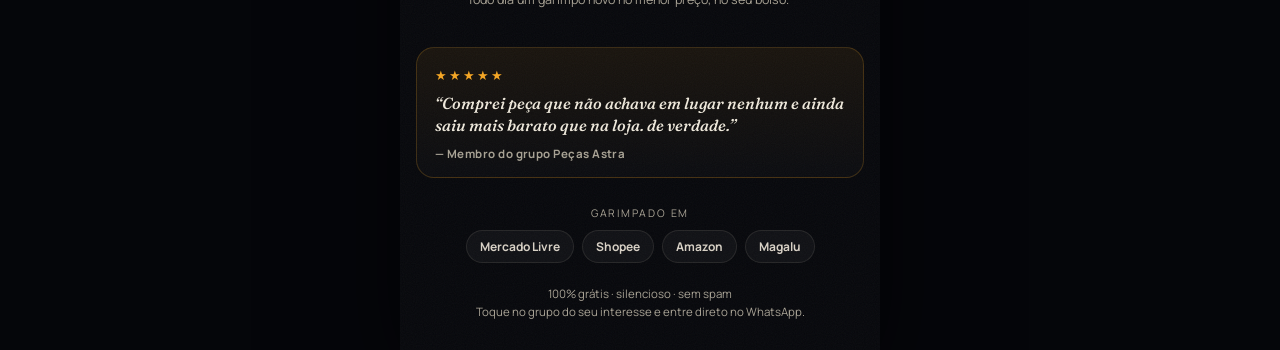
==== commit c0171cb4: "modificando para Promocoes vips" ====
--- a/index.html
+++ b/index.html
@@ -8,9 +8,10 @@
     <meta name="description"
         content="Garimpo do PauLão. Achados do dia no menor preço, direto no WhatsApp. Escolha seu grupo: Promoções VIP, Carros, Motos, Peças Astra, Peças de Kadett e Peças de PC.">
     <meta property="og:title" content="Garimpo do PauLão | Achados no menor preço">
-    <meta property="og:description" content="Entre grátis no grupo do seu interesse. Achado novo todo dia, silencioso e sem spam.">
+    <meta property="og:description"
+        content="Entre grátis no grupo do seu interesse. Achado novo todo dia, silencioso e sem spam.">
     <meta property="og:type" content="website">
-    <title>Garimpo do PauLão | Grupos no WhatsApp</title>
+    <title>Garimpo das Promoções VIPs | Grupos no WhatsApp</title>
     <link rel="preconnect" href="https://fonts.googleapis.com">
     <link rel="preconnect" href="https://fonts.gstatic.com" crossorigin>
     <link
@@ -659,45 +660,96 @@
         }
 
         /* ---------- ANIM ---------- */
-        .g1 { animation-delay: 0.30s; }
-        .g2 { animation-delay: 0.36s; }
-        .g3 { animation-delay: 0.42s; }
-        .g4 { animation-delay: 0.48s; }
-        .g5 { animation-delay: 0.54s; }
-        .g6 { animation-delay: 0.60s; }
+        .g1 {
+            animation-delay: 0.30s;
+        }
+
+        .g2 {
+            animation-delay: 0.36s;
+        }
+
+        .g3 {
+            animation-delay: 0.42s;
+        }
+
+        .g4 {
+            animation-delay: 0.48s;
+        }
+
+        .g5 {
+            animation-delay: 0.54s;
+        }
+
+        .g6 {
+            animation-delay: 0.60s;
+        }
 
         @keyframes shine {
-            to { background-position: 200% center; }
+            to {
+                background-position: 200% center;
+            }
         }
 
         @keyframes pulse {
-            70% { box-shadow: 0 0 0 8px rgba(37, 211, 102, 0); }
-            100% { box-shadow: 0 0 0 0 rgba(37, 211, 102, 0); }
+            70% {
+                box-shadow: 0 0 0 8px rgba(37, 211, 102, 0);
+            }
+
+            100% {
+                box-shadow: 0 0 0 0 rgba(37, 211, 102, 0);
+            }
         }
 
         @keyframes drift {
-            to { transform: scale(1.12) translate3d(0, -10px, 0); }
+            to {
+                transform: scale(1.12) translate3d(0, -10px, 0);
+            }
         }
 
         @keyframes rise {
-            from { opacity: 0; transform: translateY(16px); }
-            to { opacity: 1; transform: translateY(0); }
+            from {
+                opacity: 0;
+                transform: translateY(16px);
+            }
+
+            to {
+                opacity: 1;
+                transform: translateY(0);
+            }
         }
 
         @keyframes feedIn {
-            from { opacity: 0; transform: translateY(6px); }
-            to { opacity: 1; transform: translateY(0); }
+            from {
+                opacity: 0;
+                transform: translateY(6px);
+            }
+
+            to {
+                opacity: 1;
+                transform: translateY(0);
+            }
         }
 
         @media (prefers-reduced-motion: reduce) {
-            .hero-photo, h1 em, .live b, .ticker .dot,
-            .stars, h1, .hero-sub, .facts, .group, .ticker {
+
+            .hero-photo,
+            h1 em,
+            .live b,
+            .ticker .dot,
+            .stars,
+            h1,
+            .hero-sub,
+            .facts,
+            .group,
+            .ticker {
                 animation: none;
             }
         }
 
         @media (min-width: 720px) {
-            .app { box-shadow: 0 40px 100px rgba(0, 0, 0, 0.5); }
+            .app {
+                box-shadow: 0 40px 100px rgba(0, 0, 0, 0.5);
+            }
         }
     </style>
 </head>
@@ -707,15 +759,16 @@
         <header class="hero">
             <img class="hero-photo" src="/banner.jpg" alt="PauLão, o especialista dos garimpos">
             <div class="topline">
-                <div class="mark"><i>GP</i> PauLão</div>
+                <div class="mark"><i>GP</i> Promoções VIPs</div>
                 <div class="live"><b></b> Ao vivo</div>
             </div>
             <div class="stars">
                 <span class="s">★★★★★</span>
                 <span>+12 mil garimpeiros economizando</span>
             </div>
-            <h1>Garimpo do <em>PauLão</em></h1>
-            <p class="hero-sub">O caçador do menor preço. Todo dia um achado novo na Shopee, Mercado Livre e Amazon &mdash; direto no seu WhatsApp.</p>
+            <h1>Garimpo das <em>Promoções VIPs</em></h1>
+            <p class="hero-sub">O caçador do menor preço. Todo dia um achado novo na Shopee, Mercado Livre e Amazon
+                &mdash; direto no seu WhatsApp.</p>
         </header>
 
         <div class="ticker" aria-hidden="true">
@@ -729,12 +782,14 @@
         <section class="sheet" aria-labelledby="grupos-titulo">
             <div class="facts">
                 <div class="fact">
-                    <span class="num" data-count="12">0</span><span style="font-family:Fraunces,serif;font-size:22px;color:var(--gold)">k+</span>
+                    <span class="num" data-count="12">0</span><span
+                        style="font-family:Fraunces,serif;font-size:22px;color:var(--gold)">k+</span>
                     <strong>Garimpeiros</strong>
                     <span>já economizam</span>
                 </div>
                 <div class="fact">
-                    <span class="num" data-count="70">0</span><span style="font-family:Fraunces,serif;font-size:22px;color:var(--gold)">%</span>
+                    <span class="num" data-count="70">0</span><span
+                        style="font-family:Fraunces,serif;font-size:22px;color:var(--gold)">%</span>
                     <strong>Até de desconto</strong>
                     <span>em achados reais</span>
                 </div>
@@ -755,8 +810,9 @@
                     <span class="badge">Mais popular</span>
                     <span class="thumb" aria-hidden="true">
                         <svg viewBox="0 0 24 24">
-                            <path d="M20.6 11.4l-8-8A2 2 0 0 0 11.2 3H5a2 2 0 0 0-2 2v6.2a2 2 0 0 0 .6 1.4l8 8a2 2 0 0 0 2.8 0l6.2-6.2a2 2 0 0 0 0-2.8z"/>
-                            <circle cx="7.5" cy="7.5" r="1.2" fill="currentColor" stroke="none"/>
+                            <path
+                                d="M20.6 11.4l-8-8A2 2 0 0 0 11.2 3H5a2 2 0 0 0-2 2v6.2a2 2 0 0 0 .6 1.4l8 8a2 2 0 0 0 2.8 0l6.2-6.2a2 2 0 0 0 0-2.8z" />
+                            <circle cx="7.5" cy="7.5" r="1.2" fill="currentColor" stroke="none" />
                         </svg>
                     </span>
                     <span class="info">
@@ -764,15 +820,18 @@
                         <span class="name">Promoções VIP</span>
                         <span class="desc">Cupons e achados na Shopee, ML e Amazon</span>
                     </span>
-                    <span class="enter">Entrar <svg viewBox="0 0 24 24"><path d="M5 12h14M13 6l6 6-6 6"/></svg></span>
+                    <span class="enter">Entrar <svg viewBox="0 0 24 24">
+                            <path d="M5 12h14M13 6l6 6-6 6" />
+                        </svg></span>
                 </a>
 
                 <a class="group g2" href="/carros" style="--accent:#4aa3ff">
                     <span class="thumb" aria-hidden="true">
                         <svg viewBox="0 0 24 24">
-                            <path d="M3 13l1.8-4.6A2 2 0 0 1 6.7 7h10.6a2 2 0 0 1 1.9 1.4L21 13"/>
-                            <path d="M3 13h18v4a1 1 0 0 1-1 1h-1a1 1 0 0 1-1-1v-1H6v1a1 1 0 0 1-1 1H4a1 1 0 0 1-1-1z"/>
-                            <circle cx="7" cy="15.5" r="1"/><circle cx="17" cy="15.5" r="1"/>
+                            <path d="M3 13l1.8-4.6A2 2 0 0 1 6.7 7h10.6a2 2 0 0 1 1.9 1.4L21 13" />
+                            <path d="M3 13h18v4a1 1 0 0 1-1 1h-1a1 1 0 0 1-1-1v-1H6v1a1 1 0 0 1-1 1H4a1 1 0 0 1-1-1z" />
+                            <circle cx="7" cy="15.5" r="1" />
+                            <circle cx="17" cy="15.5" r="1" />
                         </svg>
                     </span>
                     <span class="info">
@@ -780,14 +839,19 @@
                         <span class="name">Carros</span>
                         <span class="desc">Peças multimarcas no menor preço</span>
                     </span>
-                    <span class="enter">Entrar <svg viewBox="0 0 24 24"><path d="M5 12h14M13 6l6 6-6 6"/></svg></span>
+                    <span class="enter">Entrar <svg viewBox="0 0 24 24">
+                            <path d="M5 12h14M13 6l6 6-6 6" />
+                        </svg></span>
                 </a>
 
                 <a class="group g3" href="/motos" style="--accent:#ff5a52">
                     <span class="thumb" aria-hidden="true">
                         <svg viewBox="0 0 24 24">
-                            <circle cx="5.5" cy="16.5" r="3"/><circle cx="18.5" cy="16.5" r="3"/>
-                            <path d="M8.5 16.5h5l3-6H20"/><path d="M10 10.5h5"/><path d="M13.5 16.5l-2.5-6"/>
+                            <circle cx="5.5" cy="16.5" r="3" />
+                            <circle cx="18.5" cy="16.5" r="3" />
+                            <path d="M8.5 16.5h5l3-6H20" />
+                            <path d="M10 10.5h5" />
+                            <path d="M13.5 16.5l-2.5-6" />
                         </svg>
                     </span>
                     <span class="info">
@@ -795,16 +859,19 @@
                         <span class="name">Motos</span>
                         <span class="desc">Capacetes, pneus, transmissão e peças</span>
                     </span>
-                    <span class="enter">Entrar <svg viewBox="0 0 24 24"><path d="M5 12h14M13 6l6 6-6 6"/></svg></span>
+                    <span class="enter">Entrar <svg viewBox="0 0 24 24">
+                            <path d="M5 12h14M13 6l6 6-6 6" />
+                        </svg></span>
                 </a>
 
                 <a class="group g4" href="/astra" style="--accent:#f5a623">
                     <span class="thumb" aria-hidden="true">
                         <svg viewBox="0 0 24 24">
-                            <path d="M3 13l1.8-4.6A2 2 0 0 1 6.7 7h10.6a2 2 0 0 1 1.9 1.4L21 13"/>
-                            <path d="M3 13h18v4a1 1 0 0 1-1 1h-1a1 1 0 0 1-1-1v-1H6v1a1 1 0 0 1-1 1H4a1 1 0 0 1-1-1z"/>
-                            <circle cx="7" cy="15.5" r="1"/><circle cx="17" cy="15.5" r="1"/>
-                            <path d="M9 7l1-2h4l1 2"/>
+                            <path d="M3 13l1.8-4.6A2 2 0 0 1 6.7 7h10.6a2 2 0 0 1 1.9 1.4L21 13" />
+                            <path d="M3 13h18v4a1 1 0 0 1-1 1h-1a1 1 0 0 1-1-1v-1H6v1a1 1 0 0 1-1 1H4a1 1 0 0 1-1-1z" />
+                            <circle cx="7" cy="15.5" r="1" />
+                            <circle cx="17" cy="15.5" r="1" />
+                            <path d="M9 7l1-2h4l1 2" />
                         </svg>
                     </span>
                     <span class="info">
@@ -812,16 +879,19 @@
                         <span class="name">Peças Astra</span>
                         <span class="desc">Acessórios, mecânica e acabamento</span>
                     </span>
-                    <span class="enter">Entrar <svg viewBox="0 0 24 24"><path d="M5 12h14M13 6l6 6-6 6"/></svg></span>
+                    <span class="enter">Entrar <svg viewBox="0 0 24 24">
+                            <path d="M5 12h14M13 6l6 6-6 6" />
+                        </svg></span>
                 </a>
 
                 <a class="group g5" href="/kadett" style="--accent:#a78bfa">
                     <span class="thumb" aria-hidden="true">
                         <svg viewBox="0 0 24 24">
-                            <path d="M3 13l1.8-4.6A2 2 0 0 1 6.7 7h10.6a2 2 0 0 1 1.9 1.4L21 13"/>
-                            <path d="M3 13h18v4a1 1 0 0 1-1 1h-1a1 1 0 0 1-1-1v-1H6v1a1 1 0 0 1-1 1H4a1 1 0 0 1-1-1z"/>
-                            <circle cx="7" cy="15.5" r="1"/><circle cx="17" cy="15.5" r="1"/>
-                            <path d="M9 7l1-2h4l1 2"/>
+                            <path d="M3 13l1.8-4.6A2 2 0 0 1 6.7 7h10.6a2 2 0 0 1 1.9 1.4L21 13" />
+                            <path d="M3 13h18v4a1 1 0 0 1-1 1h-1a1 1 0 0 1-1-1v-1H6v1a1 1 0 0 1-1 1H4a1 1 0 0 1-1-1z" />
+                            <circle cx="7" cy="15.5" r="1" />
+                            <circle cx="17" cy="15.5" r="1" />
+                            <path d="M9 7l1-2h4l1 2" />
                         </svg>
                     </span>
                     <span class="info">
@@ -829,15 +899,18 @@
                         <span class="name">Peças de Kadett</span>
                         <span class="desc">Acessórios, mecânica e acabamento</span>
                     </span>
-                    <span class="enter">Entrar <svg viewBox="0 0 24 24"><path d="M5 12h14M13 6l6 6-6 6"/></svg></span>
+                    <span class="enter">Entrar <svg viewBox="0 0 24 24">
+                            <path d="M5 12h14M13 6l6 6-6 6" />
+                        </svg></span>
                 </a>
 
                 <a class="group g6" href="/pc" style="--accent:#22d3ee">
                     <span class="badge">Novo</span>
                     <span class="thumb" aria-hidden="true">
                         <svg viewBox="0 0 24 24">
-                            <rect x="3" y="4" width="18" height="12" rx="2"/>
-                            <path d="M8 20h8"/><path d="M12 16v4"/>
+                            <rect x="3" y="4" width="18" height="12" rx="2" />
+                            <path d="M8 20h8" />
+                            <path d="M12 16v4" />
                         </svg>
                     </span>
                     <span class="info">
@@ -845,7 +918,9 @@
                         <span class="name">Peças de PC</span>
                         <span class="desc">Hardware, periféricos e notebooks</span>
                     </span>
-                    <span class="enter">Entrar <svg viewBox="0 0 24 24"><path d="M5 12h14M13 6l6 6-6 6"/></svg></span>
+                    <span class="enter">Entrar <svg viewBox="0 0 24 24">
+                            <path d="M5 12h14M13 6l6 6-6 6" />
+                        </svg></span>
                 </a>
             </nav>
 
@@ -876,7 +951,8 @@
 
             <div class="quote">
                 <div class="s">★★★★★</div>
-                <p>“Comprei peça que não achava em lugar nenhum e ainda saiu mais barato que na loja. O PauLão garimpa de verdade.”</p>
+                <p>“Comprei peça que não achava em lugar nenhum e ainda saiu mais barato que na loja.
+                    de verdade.”</p>
                 <div class="by">— Membro do grupo Peças Astra</div>
             </div>
 
@@ -890,7 +966,8 @@
                 </div>
             </div>
 
-            <p class="note">100% grátis · silencioso · sem spam<br>Toque no grupo do seu interesse e entre direto no WhatsApp.</p>
+            <p class="note">100% grátis · silencioso · sem spam<br>Toque no grupo do seu interesse e entre direto no
+                WhatsApp.</p>
         </section>
     </main>
 
@@ -944,4 +1021,4 @@
     </script>
 </body>
 
-</html>
+</html>
